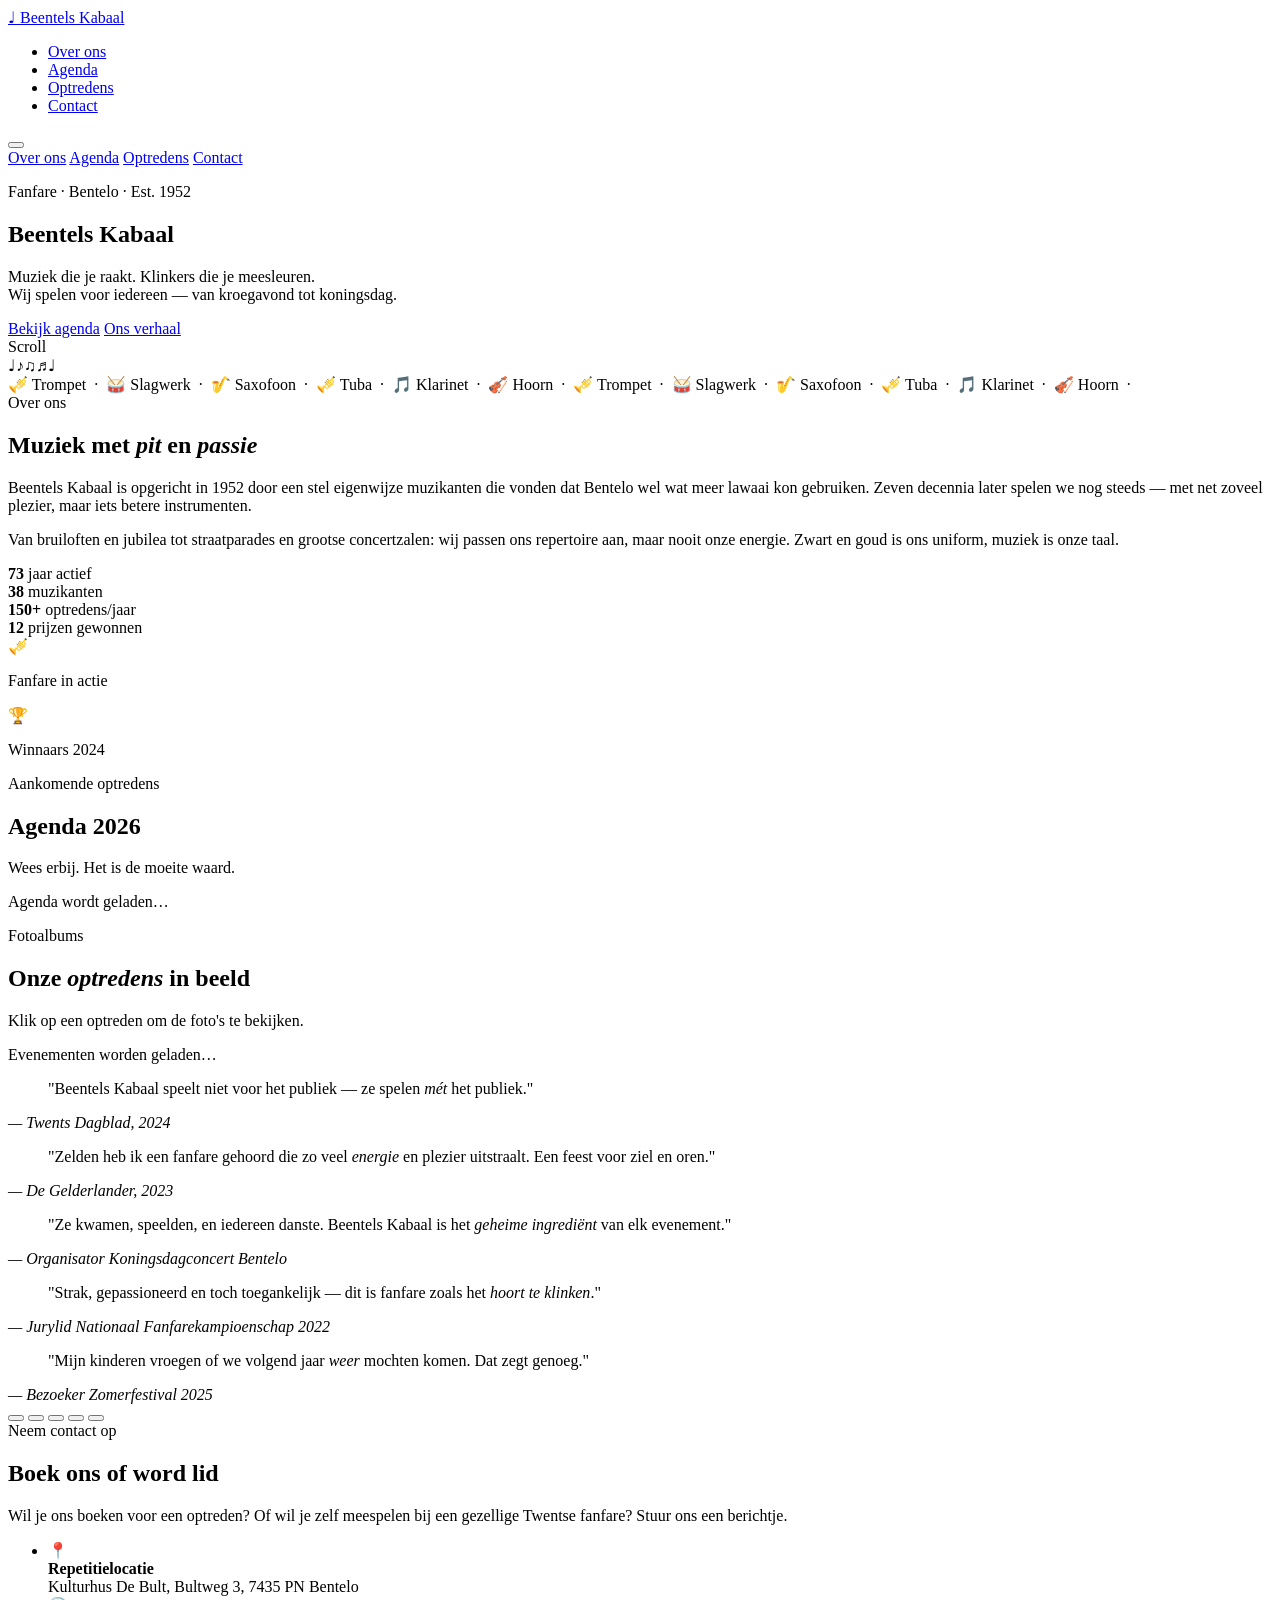
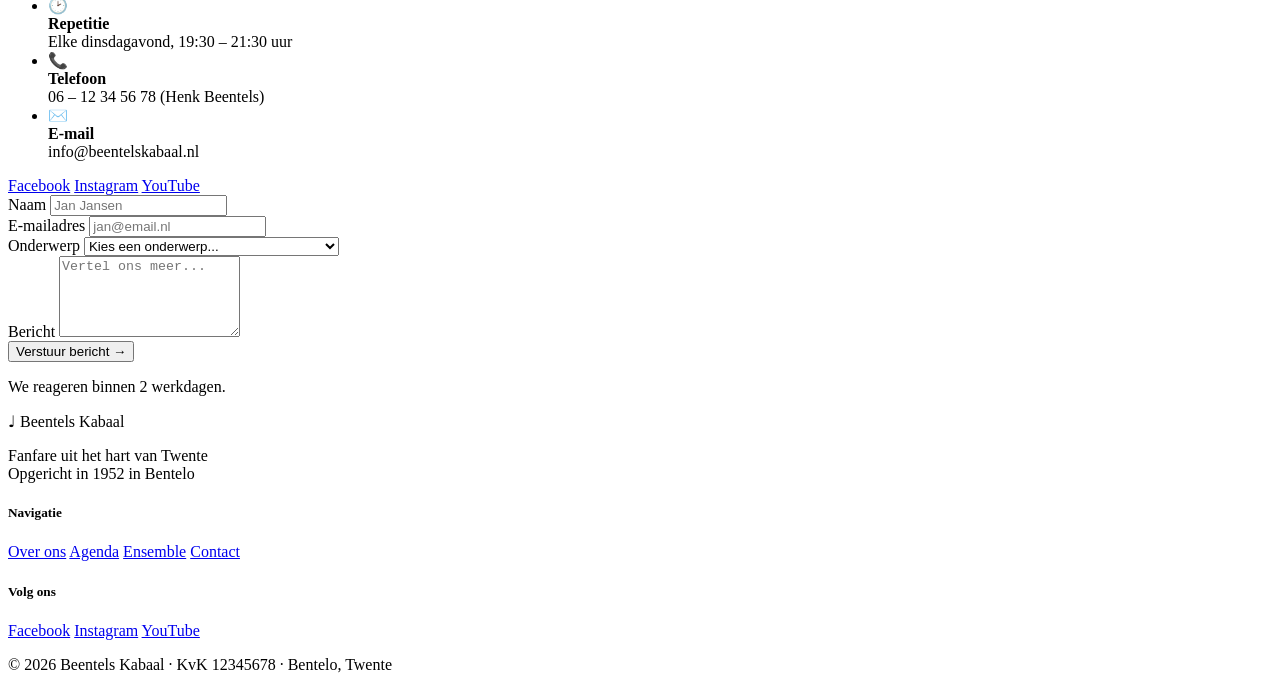
==== index.html @ 20f7cf98 "Fix: Netlify Identity redirect-snippet toegevoegd voor /admin login-flow Zonder dit snippet wist de " ====
<!DOCTYPE html>
<html lang="nl">
<head>
  <meta charset="UTF-8" />
  <meta name="viewport" content="width=device-width, initial-scale=1.0" />
  <title>Beentels Kabaal – Fanfare uit Bentelo</title>
  <link rel="preconnect" href="https://fonts.googleapis.com" />
  <link rel="preconnect" href="https://fonts.gstatic.com" crossorigin />
  <link href="https://fonts.googleapis.com/css2?family=Playfair+Display:ital,wght@0,400;0,700;0,900;1,400&family=Inter:wght@300;400;500;600&display=swap" rel="stylesheet" />
  <link rel="stylesheet" href="styles.css" />
</head>
<body>

  <!-- NAVIGATIE -->
  <nav class="navbar" id="navbar">
    <div class="nav-inner">
      <a href="#top" class="logo">
        <span class="logo-icon">♩</span>
        <span class="logo-text">Beentels Kabaal</span>
      </a>
      <ul class="nav-links">
        <li><a href="#over">Over ons</a></li>
        <li><a href="#agenda">Agenda</a></li>
        <li><a href="#optredens">Optredens</a></li>
        <li><a href="#contact" class="nav-cta">Contact</a></li>
      </ul>
      <button class="hamburger" id="hamburger" aria-label="Menu">
        <span></span><span></span><span></span>
      </button>
    </div>
    <div class="nav-mobile" id="navMobile">
      <a href="#over">Over ons</a>
      <a href="#agenda">Agenda</a>
      <a href="#optredens">Optredens</a>
      <a href="#contact">Contact</a>
    </div>
  </nav>

  <!-- HERO -->
  <section class="hero" id="top">
    <div class="hero-bg"></div>
    <div class="hero-content">
      <p class="hero-eyebrow">Fanfare · Bentelo · Est. 1952</p>
      <h1 class="hero-title">
        <span>Beentels</span>
        <span class="gold">Kabaal</span>
      </h1>
      <p class="hero-desc">
        Muziek die je raakt. Klinkers die je meesleuren.<br />
        Wij spelen voor iedereen — van kroegavond tot koningsdag.
      </p>
      <div class="hero-actions">
        <a href="#agenda" class="btn btn-primary">Bekijk agenda</a>
        <a href="#over" class="btn btn-outline">Ons verhaal</a>
      </div>
    </div>
    <div class="hero-scroll">
      <span>Scroll</span>
      <div class="scroll-line"></div>
    </div>
    <div class="hero-notes">
      <span>♩</span><span>♪</span><span>♫</span><span>♬</span><span>♩</span>
    </div>
  </section>

  <!-- BANNER -->
  <div class="banner">
    <div class="banner-track">
      <span>🎺 Trompet &nbsp;·&nbsp;</span>
      <span>🥁 Slagwerk &nbsp;·&nbsp;</span>
      <span>🎷 Saxofoon &nbsp;·&nbsp;</span>
      <span>🎺 Tuba &nbsp;·&nbsp;</span>
      <span>🎵 Klarinet &nbsp;·&nbsp;</span>
      <span>🎻 Hoorn &nbsp;·&nbsp;</span>
      <span>🎺 Trompet &nbsp;·&nbsp;</span>
      <span>🥁 Slagwerk &nbsp;·&nbsp;</span>
      <span>🎷 Saxofoon &nbsp;·&nbsp;</span>
      <span>🎺 Tuba &nbsp;·&nbsp;</span>
      <span>🎵 Klarinet &nbsp;·&nbsp;</span>
      <span>🎻 Hoorn &nbsp;·&nbsp;</span>
    </div>
  </div>

  <!-- OVER ONS -->
  <section class="section" id="over">
    <div class="container grid-2">
      <div class="text-block">
        <span class="eyebrow">Over ons</span>
        <h2>Muziek met <em>pit</em> en <em>passie</em></h2>
        <p>Beentels Kabaal is opgericht in 1952 door een stel eigenwijze muzikanten die vonden dat Bentelo wel wat meer lawaai kon gebruiken. Zeven decennia later spelen we nog steeds — met net zoveel plezier, maar iets betere instrumenten.</p>
        <p>Van bruiloften en jubilea tot straatparades en grootse concertzalen: wij passen ons repertoire aan, maar nooit onze energie. Zwart en goud is ons uniform, muziek is onze taal.</p>
        <div class="stats">
          <div class="stat">
            <strong>73</strong>
            <span>jaar actief</span>
          </div>
          <div class="stat">
            <strong>38</strong>
            <span>muzikanten</span>
          </div>
          <div class="stat">
            <strong>150+</strong>
            <span>optredens/jaar</span>
          </div>
          <div class="stat">
            <strong>12</strong>
            <span>prijzen gewonnen</span>
          </div>
        </div>
      </div>
      <div class="image-block">
        <div class="img-placeholder large">
          <div class="img-icon">🎺</div>
          <p>Fanfare in actie</p>
        </div>
        <div class="img-accent">
          <div class="img-placeholder small">
            <div class="img-icon">🏆</div>
            <p>Winnaars 2024</p>
          </div>
        </div>
      </div>
    </div>
  </section>

  <!-- AGENDA -->
  <section class="section section-alt" id="agenda">
    <div class="container">
      <div class="section-header">
        <span class="eyebrow eyebrow-dark">Aankomende optredens</span>
        <h2 class="dark">Agenda <span class="gold-text">2026</span></h2>
        <p class="section-sub dark-text">Wees erbij. Het is de moeite waard.</p>
      </div>

      <div class="agenda-list" id="agendaList">
        <p class="loading-tekst">Agenda wordt geladen…</p>
      </div>
    </div>
  </section>

  <!-- OPTREDENS FOTOGRID -->
  <section class="section" id="optredens">
    <div class="container">
      <div class="section-header">
        <span class="eyebrow">Fotoalbums</span>
        <h2>Onze <em>optredens</em> in beeld</h2>
        <p class="section-sub">Klik op een optreden om de foto's te bekijken.</p>
      </div>
      <div class="optredens-grid" id="optredensGrid">
        <p class="loading-tekst">Evenementen worden geladen…</p>
      </div>
    </div>
  </section>

  <!-- QUOTE SLIDESHOW -->
  <section class="quote-section" id="quotes">
    <div class="container">
      <div class="quote-slider" id="quoteSlider">

        <div class="quote-slide active">
          <blockquote>"Beentels Kabaal speelt niet voor het publiek — ze spelen <em>mét</em> het publiek."</blockquote>
          <cite>— Twents Dagblad, 2024</cite>
        </div>

        <div class="quote-slide">
          <blockquote>"Zelden heb ik een fanfare gehoord die zo veel <em>energie</em> en plezier uitstraalt. Een feest voor ziel en oren."</blockquote>
          <cite>— De Gelderlander, 2023</cite>
        </div>

        <div class="quote-slide">
          <blockquote>"Ze kwamen, speelden, en iedereen danste. Beentels Kabaal is het <em>geheime ingrediënt</em> van elk evenement."</blockquote>
          <cite>— Organisator Koningsdagconcert Bentelo</cite>
        </div>

        <div class="quote-slide">
          <blockquote>"Strak, gepassioneerd en toch toegankelijk — dit is fanfare zoals het <em>hoort te klinken</em>."</blockquote>
          <cite>— Jurylid Nationaal Fanfarekampioenschap 2022</cite>
        </div>

        <div class="quote-slide">
          <blockquote>"Mijn kinderen vroegen of we volgend jaar <em>weer</em> mochten komen. Dat zegt genoeg."</blockquote>
          <cite>— Bezoeker Zomerfestival 2025</cite>
        </div>

      </div>
      <div class="quote-dots" id="quoteDots">
        <button class="dot active" data-index="0"></button>
        <button class="dot" data-index="1"></button>
        <button class="dot" data-index="2"></button>
        <button class="dot" data-index="3"></button>
        <button class="dot" data-index="4"></button>
      </div>
    </div>
  </section>

  <!-- CONTACT -->
  <section class="section section-alt" id="contact">
    <div class="container grid-2">
      <div class="text-block">
        <span class="eyebrow eyebrow-dark">Neem contact op</span>
        <h2 class="dark">Boek ons of <span class="gold-text">word lid</span></h2>
        <p class="dark-text">Wil je ons boeken voor een optreden? Of wil je zelf meespelen bij een gezellige Twentse fanfare? Stuur ons een berichtje.</p>

        <ul class="contact-details">
          <li>
            <span class="contact-icon">📍</span>
            <div>
              <strong>Repetitielocatie</strong><br />
              Kulturhus De Bult, Bultweg 3, 7435 PN Bentelo
            </div>
          </li>
          <li>
            <span class="contact-icon">🕑</span>
            <div>
              <strong>Repetitie</strong><br />
              Elke dinsdagavond, 19:30 – 21:30 uur
            </div>
          </li>
          <li>
            <span class="contact-icon">📞</span>
            <div>
              <strong>Telefoon</strong><br />
              06 – 12 34 56 78 (Henk Beentels)
            </div>
          </li>
          <li>
            <span class="contact-icon">✉️</span>
            <div>
              <strong>E-mail</strong><br />
              info@beentelskabaal.nl
            </div>
          </li>
        </ul>

        <div class="social-row">
          <a href="#" class="social-link">Facebook</a>
          <a href="#" class="social-link">Instagram</a>
          <a href="#" class="social-link">YouTube</a>
        </div>
      </div>

      <div class="form-block">
        <form class="contact-form" id="contactForm">
          <div class="form-group">
            <label for="name">Naam</label>
            <input type="text" id="name" placeholder="Jan Jansen" />
          </div>
          <div class="form-group">
            <label for="email">E-mailadres</label>
            <input type="email" id="email" placeholder="jan@email.nl" />
          </div>
          <div class="form-group">
            <label for="onderwerp">Onderwerp</label>
            <select id="onderwerp">
              <option value="">Kies een onderwerp...</option>
              <option>Ik wil jullie boeken voor een evenement</option>
              <option>Ik wil lid worden</option>
              <option>Ik heb een vraag over een optreden</option>
              <option>Samenwerking of sponsoring</option>
              <option>Anders</option>
            </select>
          </div>
          <div class="form-group">
            <label for="bericht">Bericht</label>
            <textarea id="bericht" rows="5" placeholder="Vertel ons meer..."></textarea>
          </div>
          <button type="submit" class="btn btn-primary full-width">Verstuur bericht →</button>
          <p class="form-note">We reageren binnen 2 werkdagen.</p>
        </form>
      </div>
    </div>
  </section>

  <!-- FOOTER -->
  <footer class="footer">
    <div class="container footer-inner">
      <div class="footer-brand">
        <span class="logo-text">♩ Beentels Kabaal</span>
        <p>Fanfare uit het hart van Twente<br />Opgericht in 1952 in Bentelo</p>
      </div>
      <div class="footer-links">
        <h5>Navigatie</h5>
        <a href="#over">Over ons</a>
        <a href="#agenda">Agenda</a>
        <a href="#ensemble">Ensemble</a>
        <a href="#contact">Contact</a>
      </div>
      <div class="footer-links">
        <h5>Volg ons</h5>
        <a href="#">Facebook</a>
        <a href="#">Instagram</a>
        <a href="#">YouTube</a>
      </div>
    </div>
    <div class="footer-bottom">
      <p>© 2026 Beentels Kabaal · KvK 12345678 · Bentelo, Twente</p>
    </div>
  </footer>

  <script src="https://identity.netlify.com/v1/netlify-identity-widget.js"></script>
  <script>
    if (window.netlifyIdentity) {
      window.netlifyIdentity.on('init', function(user) {
        if (!user) {
          window.netlifyIdentity.on('login', function() {
            document.location.href = '/admin/';
          });
        }
      });
    }
  </script>
  <script src="script.js"></script>
</body>
</html>
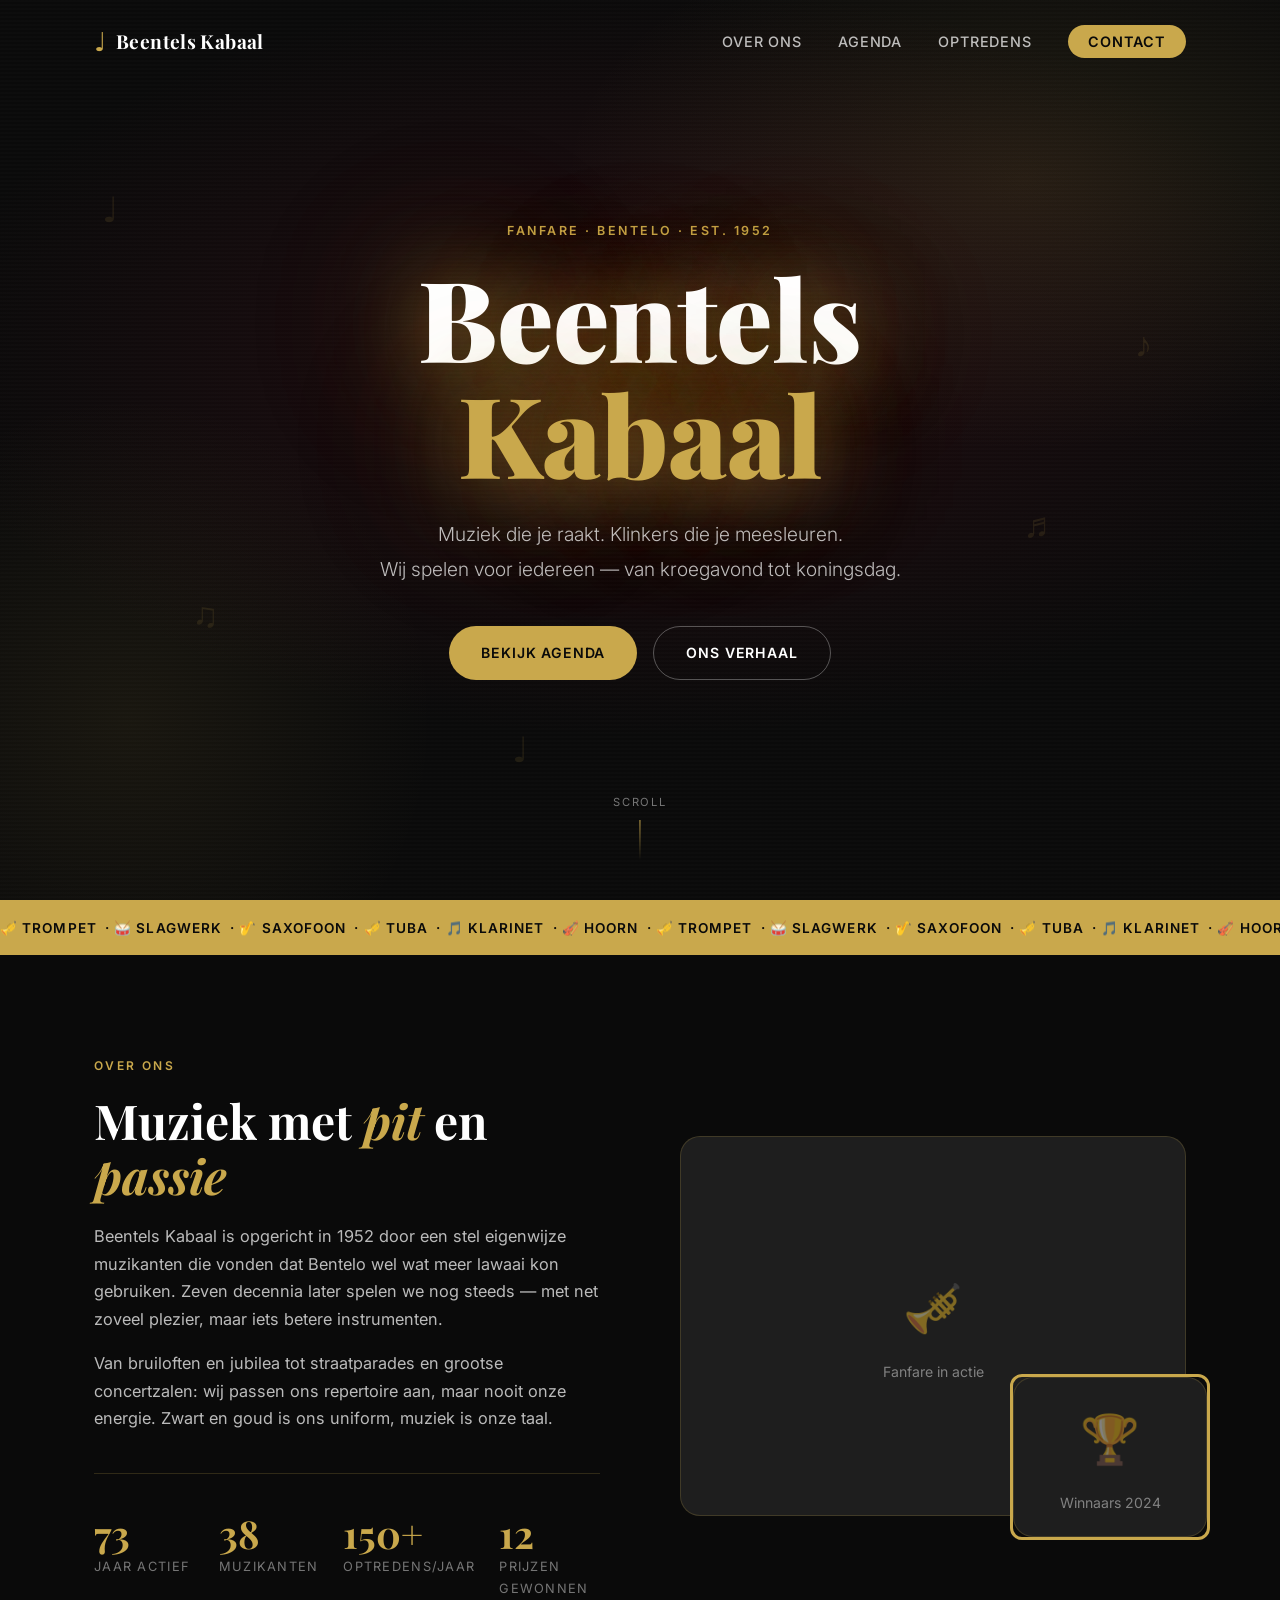
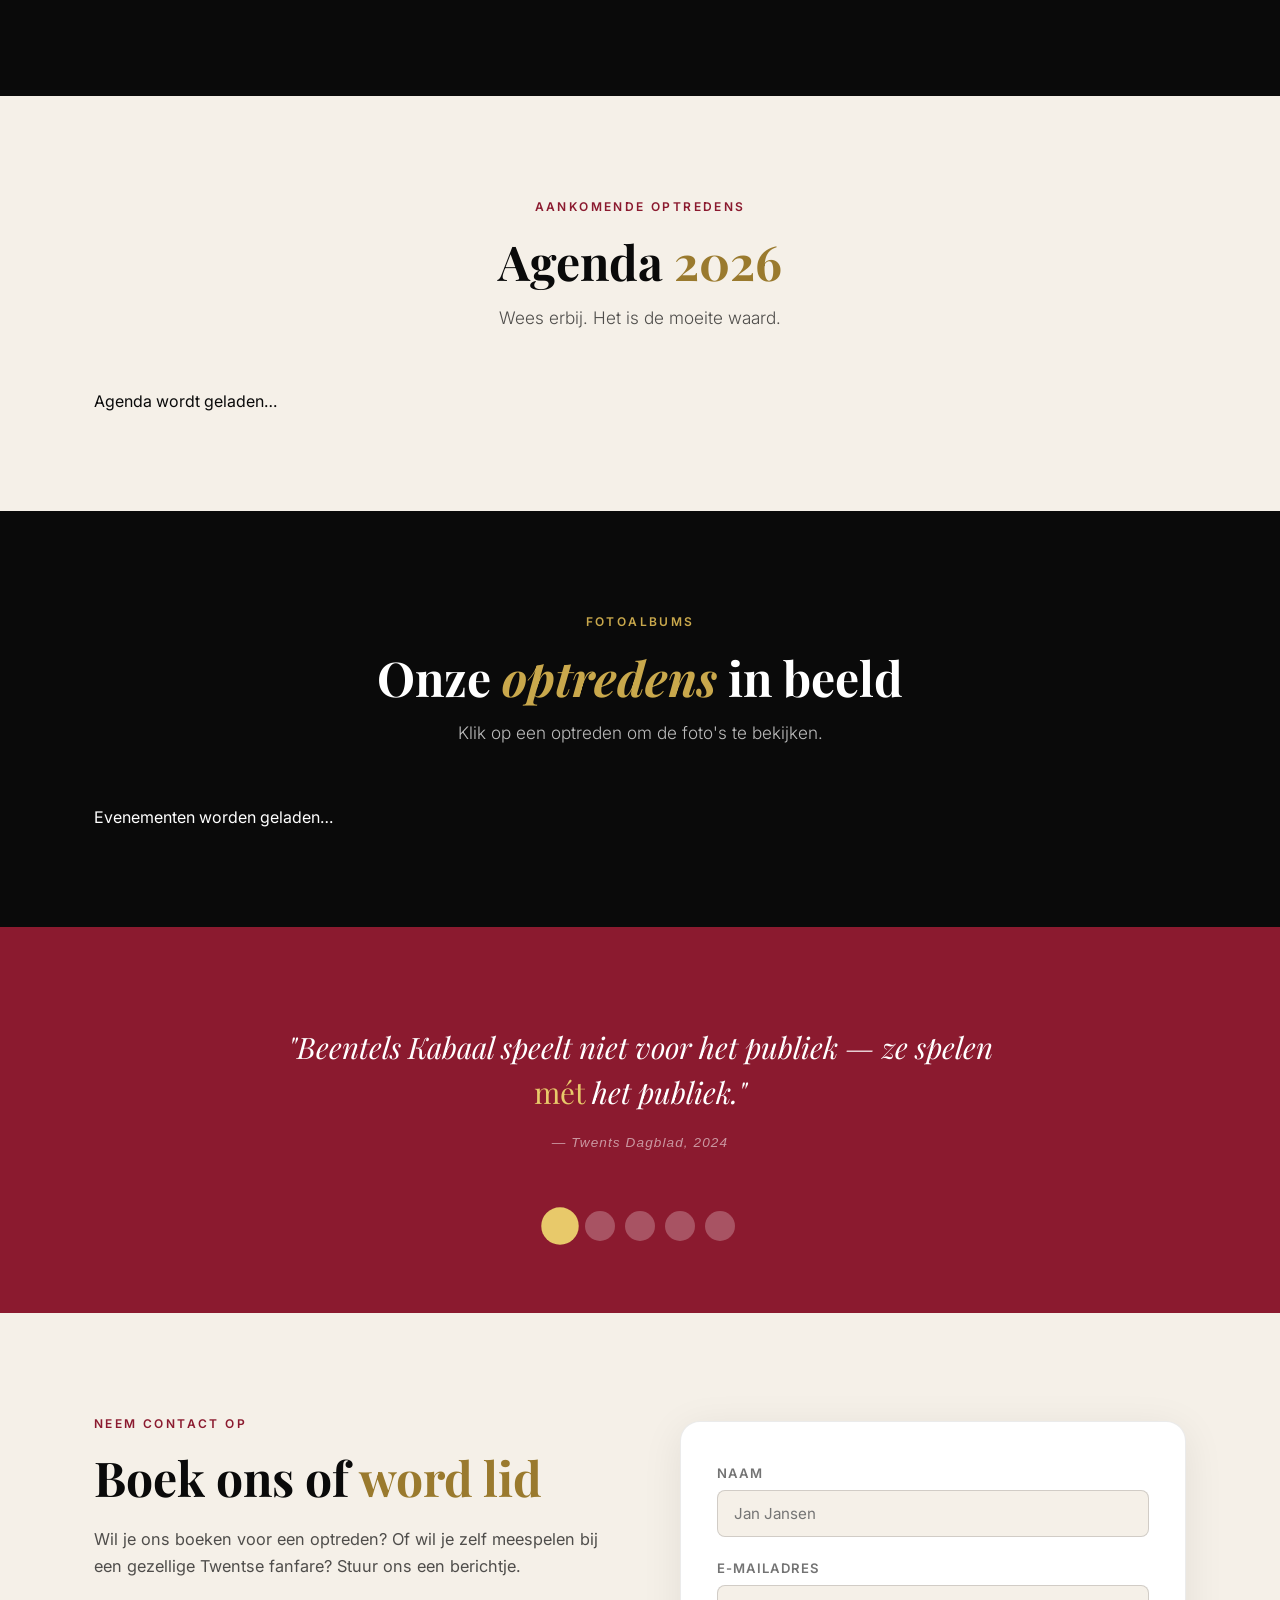
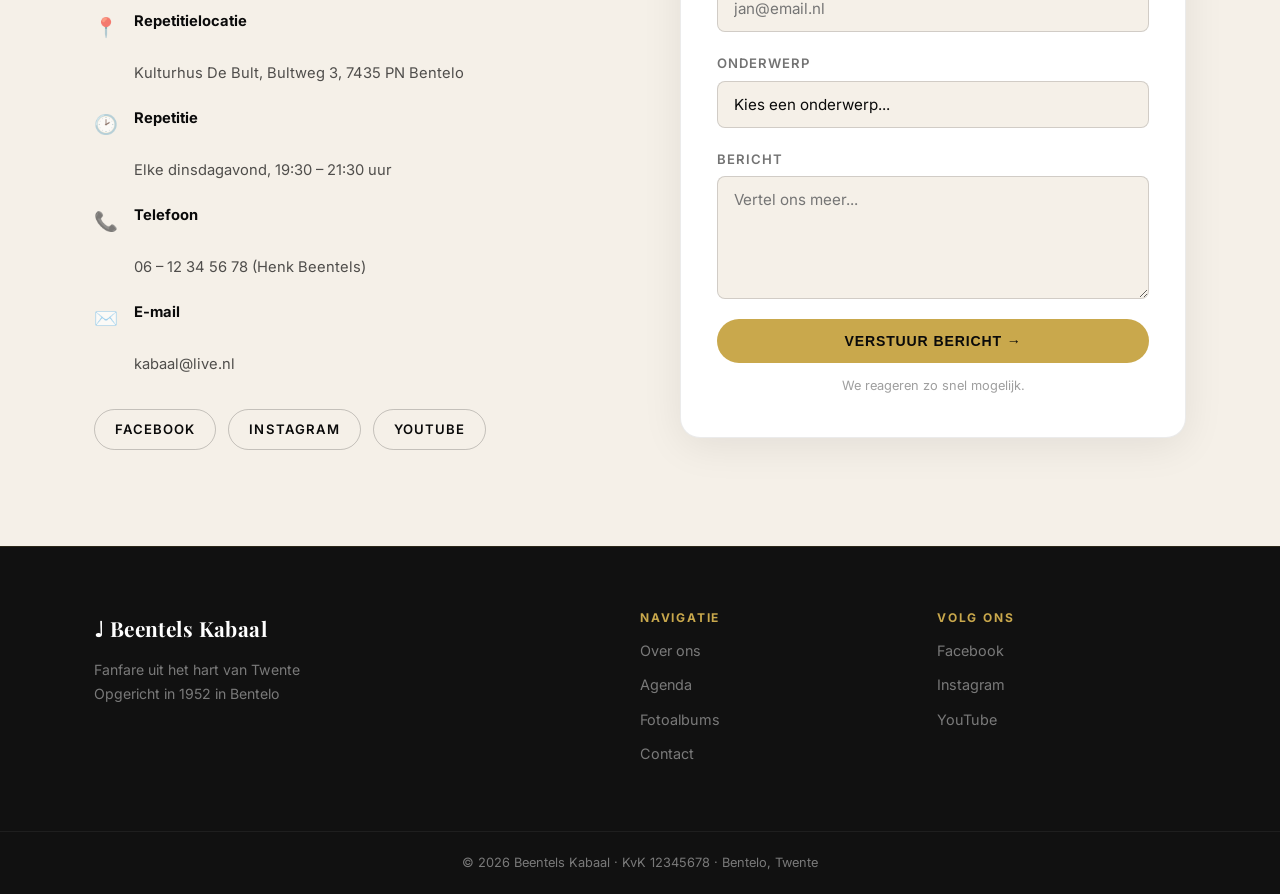
==== commit e9c9d0ee: "Fix: hero titel kleuren en gouden gloed uitgebreid - "Beentels" wit met gouden gloed (.gold-glow) - " ====
--- a/index.html
+++ b/index.html
@@ -42,7 +42,7 @@
     <div class="hero-content">
       <p class="hero-eyebrow">Fanfare · Bentelo · Est. 1952</p>
       <h1 class="hero-title">
-        <span>Beentels</span>
+        <span class="gold-glow">Beentels</span>
         <span class="gold">Kabaal</span>
       </h1>
       <p class="hero-desc">
@@ -109,12 +109,12 @@
         </div>
       </div>
       <div class="image-block">
-        <div class="img-placeholder large">
+        <div class="img-placeholder large" id="overOnsGroot">
           <div class="img-icon">🎺</div>
           <p>Fanfare in actie</p>
         </div>
         <div class="img-accent">
-          <div class="img-placeholder small">
+          <div class="img-placeholder small" id="overOnsKlein">
             <div class="img-icon">🏆</div>
             <p>Winnaars 2024</p>
           </div>
@@ -227,7 +227,7 @@
             <span class="contact-icon">✉️</span>
             <div>
               <strong>E-mail</strong><br />
-              info@beentelskabaal.nl
+              kabaal@live.nl
             </div>
           </li>
         </ul>
@@ -240,18 +240,20 @@
       </div>
 
       <div class="form-block">
-        <form class="contact-form" id="contactForm">
+        <form class="contact-form" id="contactForm" name="contact" data-netlify="true" netlify-honeypot="bot-field">
+          <input type="hidden" name="form-name" value="contact" />
+          <p style="display:none"><input name="bot-field" /></p>
           <div class="form-group">
             <label for="name">Naam</label>
-            <input type="text" id="name" placeholder="Jan Jansen" />
+            <input type="text" id="name" name="naam" placeholder="Jan Jansen" required />
           </div>
           <div class="form-group">
             <label for="email">E-mailadres</label>
-            <input type="email" id="email" placeholder="jan@email.nl" />
+            <input type="email" id="email" name="email" placeholder="jan@email.nl" required />
           </div>
           <div class="form-group">
             <label for="onderwerp">Onderwerp</label>
-            <select id="onderwerp">
+            <select id="onderwerp" name="onderwerp">
               <option value="">Kies een onderwerp...</option>
               <option>Ik wil jullie boeken voor een evenement</option>
               <option>Ik wil lid worden</option>
@@ -262,10 +264,10 @@
           </div>
           <div class="form-group">
             <label for="bericht">Bericht</label>
-            <textarea id="bericht" rows="5" placeholder="Vertel ons meer..."></textarea>
+            <textarea id="bericht" name="bericht" rows="5" placeholder="Vertel ons meer..." required></textarea>
           </div>
           <button type="submit" class="btn btn-primary full-width">Verstuur bericht →</button>
-          <p class="form-note">We reageren binnen 2 werkdagen.</p>
+          <p class="form-note">We reageren zo snel mogelijk.</p>
         </form>
       </div>
     </div>
@@ -282,7 +284,7 @@
         <h5>Navigatie</h5>
         <a href="#over">Over ons</a>
         <a href="#agenda">Agenda</a>
-        <a href="#ensemble">Ensemble</a>
+        <a href="#optredens">Fotoalbums</a>
         <a href="#contact">Contact</a>
       </div>
       <div class="footer-links">
--- a/styles.css
+++ b/styles.css
@@ -0,0 +1,1117 @@
+/* ============================================
+   BEENTELS KABAAL – Fanfare Landingspagina
+   Kleurenpalet: Zwart · Goud · Bordeaux
+   ============================================ */
+
+:root {
+  --black:      #0a0a0a;
+  --black-soft: #111111;
+  --black-mid:  #1a1a1a;
+  --black-card: #1e1e1e;
+  --gold:       #c9a84c;
+  --gold-light: #e8c96a;
+  --gold-dark:  #9a7a2e;
+  --bordeaux:   #8b1a2f;
+  --bordeaux-light: #b02540;
+  --cream:      #f5f0e8;
+  --cream-mid:  #ede6d8;
+  --white:      #ffffff;
+  --text-light: rgba(255,255,255,0.72);
+  --text-muted: rgba(255,255,255,0.44);
+
+  --radius:     12px;
+  --radius-lg:  20px;
+  --transition: 0.3s ease;
+  --max-width:  1140px;
+}
+
+/* RESET & BASE */
+*, *::before, *::after { box-sizing: border-box; margin: 0; padding: 0; }
+
+html { scroll-behavior: smooth; }
+
+body {
+  font-family: 'Inter', sans-serif;
+  background: var(--black);
+  color: var(--white);
+  line-height: 1.7;
+  overflow-x: hidden;
+}
+
+h1,h2,h3,h4,h5 {
+  font-family: 'Playfair Display', serif;
+  line-height: 1.2;
+}
+
+em { font-style: italic; color: var(--gold); }
+
+a { text-decoration: none; color: inherit; }
+
+img { max-width: 100%; display: block; }
+
+/* CONTAINER */
+.container {
+  max-width: var(--max-width);
+  margin: 0 auto;
+  padding: 0 24px;
+}
+
+/* ============================================
+   NAVIGATIE
+   ============================================ */
+
+.navbar {
+  position: fixed;
+  top: 0; left: 0; right: 0;
+  z-index: 100;
+  transition: background var(--transition), box-shadow var(--transition);
+}
+
+.navbar.scrolled {
+  background: rgba(10,10,10,0.95);
+  backdrop-filter: blur(12px);
+  box-shadow: 0 2px 24px rgba(0,0,0,0.6);
+  border-bottom: 1px solid rgba(201,168,76,0.2);
+}
+
+.nav-inner {
+  display: flex;
+  align-items: center;
+  justify-content: space-between;
+  padding: 20px 24px;
+  max-width: var(--max-width);
+  margin: 0 auto;
+}
+
+.logo {
+  display: flex;
+  align-items: center;
+  gap: 10px;
+}
+
+.logo-icon {
+  font-size: 1.6rem;
+  color: var(--gold);
+}
+
+.logo-text {
+  font-family: 'Playfair Display', serif;
+  font-size: 1.2rem;
+  font-weight: 700;
+  color: var(--white);
+  letter-spacing: 0.02em;
+}
+
+.nav-links {
+  list-style: none;
+  display: flex;
+  gap: 36px;
+}
+
+.nav-links a {
+  font-size: 0.9rem;
+  font-weight: 500;
+  color: var(--text-light);
+  letter-spacing: 0.06em;
+  text-transform: uppercase;
+  transition: color var(--transition);
+}
+
+.nav-links a:hover { color: var(--gold); }
+
+.nav-cta {
+  background: var(--gold) !important;
+  color: var(--black) !important;
+  padding: 8px 20px;
+  border-radius: 50px;
+  font-weight: 600 !important;
+}
+
+.nav-cta:hover { background: var(--gold-light) !important; }
+
+.hamburger {
+  display: none;
+  background: none;
+  border: 1px solid rgba(201,168,76,0.4);
+  border-radius: 6px;
+  padding: 8px 10px;
+  cursor: pointer;
+  flex-direction: column;
+  gap: 5px;
+}
+
+.hamburger span {
+  display: block;
+  width: 22px;
+  height: 2px;
+  background: var(--gold);
+  transition: var(--transition);
+}
+
+.nav-mobile {
+  display: none;
+  flex-direction: column;
+  padding: 16px 24px 20px;
+  background: rgba(10,10,10,0.98);
+  border-top: 1px solid rgba(201,168,76,0.2);
+}
+
+.nav-mobile a {
+  padding: 16px 0;
+  min-height: 48px;
+  display: flex;
+  align-items: center;
+  font-size: 1rem;
+  font-weight: 500;
+  color: var(--text-light);
+  border-bottom: 1px solid rgba(255,255,255,0.06);
+  transition: color var(--transition);
+}
+
+.nav-mobile a:last-child { border-bottom: none; }
+.nav-mobile a:hover { color: var(--gold); }
+.nav-mobile.open { display: flex; }
+
+/* ============================================
+   HERO
+   ============================================ */
+
+.hero {
+  position: relative;
+  min-height: 100vh;
+  display: flex;
+  align-items: center;
+  justify-content: center;
+  overflow: hidden;
+  background: var(--black);
+}
+
+.hero-bg {
+  position: absolute;
+  inset: 0;
+  background:
+    radial-gradient(ellipse 80% 60% at 50% 40%, rgba(139,26,47,0.18) 0%, transparent 70%),
+    radial-gradient(ellipse 60% 50% at 80% 20%, rgba(201,168,76,0.12) 0%, transparent 60%),
+    radial-gradient(ellipse 40% 60% at 10% 80%, rgba(201,168,76,0.08) 0%, transparent 60%);
+}
+
+.hero-bg::after {
+  content: '';
+  position: absolute;
+  inset: 0;
+  background: repeating-linear-gradient(
+    0deg,
+    transparent,
+    transparent 2px,
+    rgba(255,255,255,0.012) 2px,
+    rgba(255,255,255,0.012) 4px
+  );
+}
+
+.hero-content {
+  position: relative;
+  z-index: 2;
+  text-align: center;
+  max-width: 780px;
+  padding: 0 24px;
+}
+
+.hero-eyebrow {
+  font-size: 0.78rem;
+  font-weight: 600;
+  letter-spacing: 0.2em;
+  text-transform: uppercase;
+  color: var(--gold);
+  margin-bottom: 20px;
+  display: block;
+}
+
+.hero-title {
+  font-size: clamp(3.2rem, 9vw, 7rem);
+  font-weight: 900;
+  line-height: 1.0;
+  margin-bottom: 28px;
+  display: flex;
+  flex-direction: column;
+  align-items: center;
+  gap: 4px;
+}
+
+.hero-title span { display: block; }
+
+.hero-title .gold-glow {
+  color: var(--white);
+  text-shadow:
+    0 0 80px rgba(201,168,76,0.70),
+    0 0 160px rgba(201,168,76,0.45),
+    0 0 280px rgba(201,168,76,0.25),
+    0 0 480px rgba(201,168,76,0.12);
+}
+
+.hero-title .gold {
+  color: var(--gold);
+  text-shadow:
+    0 0 80px rgba(201,168,76,0.70),
+    0 0 160px rgba(201,168,76,0.45),
+    0 0 280px rgba(201,168,76,0.25),
+    0 0 480px rgba(201,168,76,0.12);
+}
+
+.hero-desc {
+  font-size: clamp(1rem, 2.2vw, 1.2rem);
+  color: var(--text-light);
+  line-height: 1.8;
+  margin-bottom: 40px;
+  font-weight: 300;
+}
+
+.hero-actions {
+  display: flex;
+  gap: 16px;
+  justify-content: center;
+  flex-wrap: wrap;
+}
+
+.hero-scroll {
+  position: absolute;
+  bottom: 40px;
+  left: 50%;
+  transform: translateX(-50%);
+  display: flex;
+  flex-direction: column;
+  align-items: center;
+  gap: 8px;
+  color: var(--text-muted);
+  font-size: 0.7rem;
+  letter-spacing: 0.15em;
+  text-transform: uppercase;
+}
+
+.scroll-line {
+  width: 1px;
+  height: 40px;
+  background: linear-gradient(to bottom, var(--gold), transparent);
+  animation: scrollPulse 2s ease-in-out infinite;
+}
+
+@keyframes scrollPulse {
+  0%,100% { opacity: 0.4; transform: scaleY(1); }
+  50% { opacity: 1; transform: scaleY(1.1); }
+}
+
+.hero-notes {
+  position: absolute;
+  inset: 0;
+  pointer-events: none;
+  z-index: 1;
+}
+
+.hero-notes span {
+  position: absolute;
+  font-size: clamp(1.2rem, 3vw, 2.2rem);
+  color: rgba(201,168,76,0.12);
+  animation: floatNote 6s ease-in-out infinite;
+}
+
+.hero-notes span:nth-child(1) { top: 20%; left: 8%; animation-delay: 0s; }
+.hero-notes span:nth-child(2) { top: 35%; right: 10%; animation-delay: 1.2s; }
+.hero-notes span:nth-child(3) { top: 65%; left: 15%; animation-delay: 2.4s; }
+.hero-notes span:nth-child(4) { top: 55%; right: 18%; animation-delay: 3.6s; }
+.hero-notes span:nth-child(5) { top: 80%; left: 40%; animation-delay: 4.8s; }
+
+@keyframes floatNote {
+  0%,100% { transform: translateY(0) rotate(-8deg); opacity: 0.12; }
+  50% { transform: translateY(-20px) rotate(8deg); opacity: 0.28; }
+}
+
+/* ============================================
+   BANNER TICKER
+   ============================================ */
+
+.banner {
+  background: var(--gold);
+  padding: 14px 0;
+  overflow: hidden;
+  white-space: nowrap;
+}
+
+.banner-track {
+  display: inline-flex;
+  animation: ticker 22s linear infinite;
+  font-size: 0.85rem;
+  font-weight: 600;
+  letter-spacing: 0.08em;
+  color: var(--black);
+  text-transform: uppercase;
+}
+
+@keyframes ticker {
+  0% { transform: translateX(0); }
+  100% { transform: translateX(-50%); }
+}
+
+/* ============================================
+   BUTTONS
+   ============================================ */
+
+.btn {
+  display: inline-flex;
+  align-items: center;
+  gap: 8px;
+  padding: 14px 32px;
+  border-radius: 50px;
+  font-size: 0.88rem;
+  font-weight: 600;
+  letter-spacing: 0.06em;
+  text-transform: uppercase;
+  cursor: pointer;
+  border: none;
+  transition: all var(--transition);
+}
+
+.btn-primary {
+  background: var(--gold);
+  color: var(--black);
+}
+.btn-primary:hover {
+  background: var(--gold-light);
+  transform: translateY(-2px);
+  box-shadow: 0 8px 24px rgba(201,168,76,0.35);
+}
+
+.btn-outline {
+  background: transparent;
+  color: var(--white);
+  border: 1px solid rgba(255,255,255,0.3);
+}
+.btn-outline:hover {
+  border-color: var(--gold);
+  color: var(--gold);
+  transform: translateY(-2px);
+}
+
+.btn-outline-dark {
+  background: transparent;
+  color: var(--black);
+  border: 1px solid rgba(0,0,0,0.25);
+}
+.btn-outline-dark:hover {
+  border-color: var(--gold-dark);
+  color: var(--gold-dark);
+}
+
+.btn-small {
+  padding: 9px 20px;
+  min-height: 44px;
+  font-size: 0.78rem;
+  white-space: nowrap;
+  flex-shrink: 0;
+}
+
+.full-width { width: 100%; justify-content: center; }
+
+/* ============================================
+   SECTIONS
+   ============================================ */
+
+.section {
+  padding: 96px 0;
+  background: var(--black);
+}
+
+.section-alt {
+  background: var(--cream);
+  color: var(--black);
+}
+
+.grid-2 {
+  display: grid;
+  grid-template-columns: 1fr 1fr;
+  gap: 80px;
+  align-items: center;
+}
+
+.eyebrow {
+  display: inline-block;
+  font-size: 0.75rem;
+  font-weight: 600;
+  letter-spacing: 0.2em;
+  text-transform: uppercase;
+  color: var(--gold);
+  margin-bottom: 16px;
+}
+
+.eyebrow-dark { color: var(--bordeaux); }
+
+.text-block h2 {
+  font-size: clamp(2rem, 4vw, 3rem);
+  margin-bottom: 20px;
+  line-height: 1.15;
+}
+
+.text-block p {
+  color: var(--text-light);
+  margin-bottom: 16px;
+  font-size: 1.02rem;
+}
+
+h2.dark { color: var(--black); }
+.dark-text { color: rgba(0,0,0,0.68) !important; }
+
+.section-header {
+  text-align: center;
+  margin-bottom: 56px;
+}
+
+.section-header h2 {
+  font-size: clamp(2rem, 4vw, 3rem);
+  margin-bottom: 12px;
+}
+
+.gold-text { color: var(--gold-dark); }
+
+.section-sub {
+  font-size: 1.08rem;
+  color: var(--text-light);
+  font-weight: 300;
+}
+
+/* ============================================
+   STATISTIEKEN
+   ============================================ */
+
+.stats {
+  display: grid;
+  grid-template-columns: repeat(4, 1fr);
+  gap: 24px;
+  margin-top: 40px;
+  padding-top: 40px;
+  border-top: 1px solid rgba(201,168,76,0.2);
+}
+
+.stat strong {
+  display: block;
+  font-family: 'Playfair Display', serif;
+  font-size: 2.4rem;
+  color: var(--gold);
+  line-height: 1;
+}
+
+.stat span {
+  font-size: 0.8rem;
+  color: var(--text-muted);
+  text-transform: uppercase;
+  letter-spacing: 0.1em;
+  margin-top: 4px;
+  display: block;
+}
+
+/* ============================================
+   IMAGE PLACEHOLDERS
+   ============================================ */
+
+.image-block {
+  position: relative;
+}
+
+.img-placeholder {
+  background: var(--black-card);
+  border: 1px solid rgba(201,168,76,0.2);
+  border-radius: var(--radius-lg);
+  display: flex;
+  flex-direction: column;
+  align-items: center;
+  justify-content: center;
+  gap: 12px;
+  color: var(--text-muted);
+  font-size: 0.88rem;
+  text-align: center;
+}
+
+.img-placeholder.large { height: 380px; }
+.img-placeholder.small { height: 160px; }
+
+.img-icon { font-size: 3rem; }
+
+.img-accent {
+  position: absolute;
+  bottom: -24px;
+  right: -24px;
+  width: 200px;
+  border: 3px solid var(--gold);
+  border-radius: var(--radius);
+  overflow: hidden;
+}
+
+/* ============================================
+   AGENDA
+   ============================================ */
+
+.agenda-list {
+  display: flex;
+  flex-direction: column;
+  gap: 16px;
+}
+
+.agenda-item {
+  display: flex;
+  align-items: center;
+  gap: 28px;
+  background: var(--white);
+  border: 1px solid rgba(0,0,0,0.08);
+  border-radius: var(--radius);
+  padding: 24px 28px;
+  transition: all var(--transition);
+}
+
+.agenda-item:hover {
+  box-shadow: 0 6px 28px rgba(0,0,0,0.1);
+  transform: translateY(-2px);
+}
+
+.agenda-item.highlight {
+  border-left: 4px solid var(--bordeaux);
+  background: linear-gradient(to right, rgba(139,26,47,0.04), var(--white));
+}
+
+.agenda-date-block {
+  display: flex;
+  flex-direction: column;
+  align-items: center;
+  min-width: 60px;
+  background: var(--black);
+  border-radius: 10px;
+  padding: 10px 14px;
+}
+
+.a-day {
+  font-family: 'Playfair Display', serif;
+  font-size: 1.9rem;
+  font-weight: 700;
+  color: var(--gold);
+  line-height: 1;
+}
+
+.a-month {
+  font-size: 0.68rem;
+  font-weight: 700;
+  letter-spacing: 0.12em;
+  color: rgba(255,255,255,0.5);
+  text-transform: uppercase;
+  margin-top: 2px;
+}
+
+.agenda-body { flex: 1; }
+
+.agenda-meta {
+  display: flex;
+  align-items: center;
+  flex-wrap: wrap;
+  gap: 8px 12px;
+  margin-bottom: 6px;
+}
+
+.agenda-body h3 {
+  font-size: 1.15rem;
+  color: var(--black);
+  margin-bottom: 6px;
+}
+
+.agenda-body p {
+  font-size: 0.9rem;
+  color: rgba(0,0,0,0.58);
+  margin-bottom: 8px;
+}
+
+.agenda-location {
+  font-size: 0.78rem;
+  color: rgba(0,0,0,0.48);
+}
+
+.agenda-time {
+  font-size: 0.8rem;
+  font-weight: 600;
+  color: rgba(0,0,0,0.55);
+}
+
+.tag {
+  font-size: 0.7rem;
+  font-weight: 700;
+  letter-spacing: 0.08em;
+  text-transform: uppercase;
+  padding: 3px 10px;
+  border-radius: 50px;
+}
+
+.tag-red {
+  background: rgba(139,26,47,0.12);
+  color: var(--bordeaux);
+}
+
+
+/* ============================================
+   OPTREDENS FOTOGRID
+   ============================================ */
+
+.optredens-grid {
+  display: grid;
+  grid-template-columns: repeat(3, 1fr);
+  gap: 28px;
+}
+
+.optreden-card {
+  display: block;
+  text-decoration: none;
+  color: inherit;
+  background: var(--black-card);
+  border: 1px solid rgba(201,168,76,0.12);
+  border-radius: var(--radius-lg);
+  overflow: hidden;
+  transition: transform var(--transition), box-shadow var(--transition), border-color var(--transition);
+}
+
+.optreden-card:hover {
+  transform: translateY(-6px);
+  box-shadow: 0 16px 48px rgba(0,0,0,0.5);
+  border-color: rgba(201,168,76,0.4);
+}
+
+.optreden-img-wrap {
+  position: relative;
+  overflow: hidden;
+  aspect-ratio: 16/10;
+}
+
+.optreden-img-wrap img {
+  width: 100%;
+  height: 100%;
+  object-fit: cover;
+  display: block;
+  transition: transform 0.5s ease;
+}
+
+.optreden-card:hover .optreden-img-wrap img {
+  transform: scale(1.04);
+}
+
+.optreden-overlay {
+  position: absolute;
+  inset: 0;
+  background: rgba(0,0,0,0);
+  display: flex;
+  flex-direction: column;
+  align-items: center;
+  justify-content: center;
+  gap: 8px;
+  transition: background var(--transition);
+}
+
+.optreden-card:hover .optreden-overlay {
+  background: rgba(0,0,0,0.45);
+}
+
+.overlay-icon {
+  font-size: 2rem;
+  opacity: 0;
+  transform: scale(0.7);
+  transition: all var(--transition);
+}
+
+.overlay-text {
+  font-size: 0.88rem;
+  font-weight: 600;
+  letter-spacing: 0.1em;
+  text-transform: uppercase;
+  color: var(--gold-light);
+  opacity: 0;
+  transform: translateY(8px);
+  transition: all var(--transition);
+}
+
+.optreden-card:hover .overlay-icon,
+.optreden-card:hover .overlay-text {
+  opacity: 1;
+  transform: none;
+}
+
+.optreden-info {
+  padding: 20px 22px 22px;
+}
+
+.optreden-date {
+  font-size: 0.75rem;
+  font-weight: 600;
+  letter-spacing: 0.12em;
+  text-transform: uppercase;
+  color: var(--gold);
+  display: block;
+  margin-bottom: 6px;
+}
+
+.optreden-info h3 {
+  font-size: 1.08rem;
+  margin-bottom: 6px;
+  color: var(--white);
+}
+
+.optreden-info p {
+  font-size: 0.85rem;
+  color: var(--text-muted);
+  margin-bottom: 12px;
+  line-height: 1.5;
+}
+
+.optreden-count {
+  font-size: 0.8rem;
+  font-weight: 600;
+  color: var(--bordeaux-light);
+  letter-spacing: 0.04em;
+}
+.optreden-count.muted {
+  color: var(--text-muted);
+  font-weight: 400;
+}
+
+/* ============================================
+   QUOTE SLIDESHOW
+   ============================================ */
+
+.quote-section {
+  background: var(--bordeaux);
+  padding: 72px 24px;
+  text-align: center;
+  position: relative;
+  overflow: hidden;
+}
+
+.quote-slider {
+  position: relative;
+  min-height: 180px;
+  display: flex;
+  align-items: center;
+  justify-content: center;
+}
+
+.quote-slide {
+  position: absolute;
+  inset: 0;
+  display: flex;
+  flex-direction: column;
+  align-items: center;
+  justify-content: center;
+  opacity: 0;
+  transform: translateY(16px);
+  transition: opacity 0.6s ease, transform 0.6s ease;
+  pointer-events: none;
+}
+
+.quote-slide.active {
+  opacity: 1;
+  transform: translateY(0);
+  pointer-events: auto;
+  position: relative;
+}
+
+.quote-slide blockquote {
+  font-family: 'Playfair Display', serif;
+  font-size: clamp(1.2rem, 2.8vw, 1.85rem);
+  font-weight: 400;
+  font-style: italic;
+  color: var(--white);
+  max-width: 760px;
+  margin: 0 auto 16px;
+  line-height: 1.55;
+}
+
+.quote-slide blockquote em {
+  color: var(--gold-light);
+  font-style: normal;
+}
+
+.quote-slide cite {
+  font-size: 0.85rem;
+  color: rgba(255,255,255,0.55);
+  letter-spacing: 0.08em;
+}
+
+.quote-dots {
+  display: flex;
+  gap: 10px;
+  justify-content: center;
+  margin-top: 32px;
+}
+
+.dot {
+  width: 10px;
+  height: 10px;
+  border-radius: 50%;
+  border: none;
+  background: rgba(255,255,255,0.25);
+  cursor: pointer;
+  padding: 10px;
+  box-sizing: content-box;
+  transition: background var(--transition), transform var(--transition);
+}
+
+.dot.active {
+  background: var(--gold-light);
+  transform: scale(1.25);
+}
+
+/* ============================================
+   CONTACT
+   ============================================ */
+
+.contact-details {
+  list-style: none;
+  display: flex;
+  flex-direction: column;
+  gap: 20px;
+  margin-top: 28px;
+  margin-bottom: 32px;
+}
+
+.contact-details li {
+  display: flex;
+  gap: 16px;
+  align-items: flex-start;
+  font-size: 0.92rem;
+  color: rgba(0,0,0,0.68);
+}
+
+.contact-icon {
+  font-size: 1.2rem;
+  min-width: 24px;
+  margin-top: 2px;
+}
+
+.contact-details strong {
+  display: block;
+  color: var(--black);
+  margin-bottom: 2px;
+}
+
+.social-row {
+  display: flex;
+  gap: 12px;
+  flex-wrap: wrap;
+}
+
+.social-link {
+  padding: 8px 20px;
+  border-radius: 50px;
+  font-size: 0.82rem;
+  font-weight: 600;
+  text-transform: uppercase;
+  letter-spacing: 0.08em;
+  border: 1px solid rgba(0,0,0,0.2);
+  color: var(--black);
+  transition: all var(--transition);
+}
+
+.social-link:hover {
+  background: var(--gold-dark);
+  border-color: var(--gold-dark);
+  color: var(--white);
+}
+
+/* FORM */
+.form-block {
+  background: var(--white);
+  border: 1px solid rgba(0,0,0,0.08);
+  border-radius: var(--radius-lg);
+  padding: 40px 36px;
+  box-shadow: 0 8px 40px rgba(0,0,0,0.08);
+}
+
+.contact-form {
+  display: flex;
+  flex-direction: column;
+  gap: 20px;
+}
+
+.form-group {
+  display: flex;
+  flex-direction: column;
+  gap: 6px;
+}
+
+.form-group label {
+  font-size: 0.82rem;
+  font-weight: 600;
+  text-transform: uppercase;
+  letter-spacing: 0.08em;
+  color: rgba(0,0,0,0.55);
+}
+
+.form-group input,
+.form-group select,
+.form-group textarea {
+  padding: 13px 16px;
+  border: 1px solid rgba(0,0,0,0.15);
+  border-radius: 8px;
+  font-family: 'Inter', sans-serif;
+  font-size: 0.95rem;
+  color: var(--black);
+  background: var(--cream);
+  transition: border-color var(--transition), box-shadow var(--transition);
+  outline: none;
+  -webkit-appearance: none;
+}
+
+.form-group input:focus,
+.form-group select:focus,
+.form-group textarea:focus {
+  border-color: var(--gold-dark);
+  box-shadow: 0 0 0 3px rgba(201,168,76,0.15);
+}
+
+.form-group textarea { resize: vertical; }
+
+.form-note {
+  text-align: center;
+  font-size: 0.8rem;
+  color: rgba(0,0,0,0.38);
+  margin-top: -8px;
+}
+
+/* ============================================
+   FOOTER
+   ============================================ */
+
+.footer {
+  background: var(--black-soft);
+  border-top: 1px solid rgba(201,168,76,0.15);
+}
+
+.footer-inner {
+  display: grid;
+  grid-template-columns: 2fr 1fr 1fr;
+  gap: 48px;
+  padding: 64px 24px;
+  max-width: var(--max-width);
+  margin: 0 auto;
+}
+
+.footer-brand .logo-text {
+  font-size: 1.3rem;
+  display: block;
+  margin-bottom: 12px;
+}
+
+.footer-brand p {
+  font-size: 0.88rem;
+  color: var(--text-muted);
+  line-height: 1.7;
+}
+
+.footer-links {
+  display: flex;
+  flex-direction: column;
+  gap: 10px;
+}
+
+.footer-links h5 {
+  font-family: 'Inter', sans-serif;
+  font-size: 0.75rem;
+  font-weight: 700;
+  letter-spacing: 0.15em;
+  text-transform: uppercase;
+  color: var(--gold);
+  margin-bottom: 4px;
+}
+
+.footer-links a {
+  font-size: 0.9rem;
+  color: var(--text-muted);
+  transition: color var(--transition);
+}
+
+.footer-links a:hover { color: var(--white); }
+
+.footer-bottom {
+  border-top: 1px solid rgba(255,255,255,0.06);
+  padding: 20px 24px;
+  text-align: center;
+}
+
+.footer-bottom p {
+  font-size: 0.8rem;
+  color: var(--text-muted);
+}
+
+/* ============================================
+   FADE-IN ANIMATIE
+   ============================================ */
+
+.fade-in {
+  opacity: 0;
+  transform: translateY(28px);
+  transition: opacity 0.7s ease, transform 0.7s ease;
+}
+
+.fade-in.visible {
+  opacity: 1;
+  transform: translateY(0);
+}
+
+/* ============================================
+   RESPONSIVE
+   ============================================ */
+
+@media (max-width: 900px) {
+  .grid-2 { grid-template-columns: 1fr; gap: 48px; }
+  .img-accent { display: none; }
+  .optredens-grid { grid-template-columns: repeat(2, 1fr); }
+  .footer-inner { grid-template-columns: 1fr 1fr; }
+  .footer-brand { grid-column: 1 / -1; }
+}
+
+@media (max-width: 640px) {
+  .nav-links { display: none; }
+  .hamburger { display: flex; }
+
+  .hero-title { font-size: 2.6rem; }
+  .section { padding: 56px 0; }
+
+  .stats { grid-template-columns: repeat(2, 1fr); }
+  .optredens-grid { grid-template-columns: 1fr; gap: 16px; }
+
+  /* Agenda: kolom-layout, volledige breedte knop */
+  .agenda-item { flex-direction: column; align-items: stretch; gap: 16px; padding: 20px; }
+  .agenda-item .btn-small { align-self: stretch; text-align: center; justify-content: center; width: 100%; min-height: 48px; }
+  .agenda-date-block { width: auto; align-self: flex-start; }
+
+  /* Quote slideshow */
+  .quote-slider { min-height: 240px; }
+
+  /* Footer */
+  .footer-inner { grid-template-columns: 1fr; gap: 28px; padding: 48px 24px; }
+  .form-block { padding: 28px 20px; }
+  .form-group textarea { resize: none; }
+}
+
+@media (max-width: 480px) {
+  .section { padding: 48px 0; }
+  .hero-title { font-size: 2.2rem; }
+  .stats { gap: 16px; }
+  .stats strong { font-size: 2rem; }
+  .quote-slider { min-height: 260px; }
+}
+
+/* Landscape op mobiel */
+@media (max-height: 500px) and (orientation: landscape) {
+  .hero { min-height: 100svh; }
+  .hero-title { font-size: 2rem; }
+  .hero-desc { display: none; }
+  .hero-scroll { bottom: 12px; }
+}
+
+/* Prefers reduced motion */
+@media (prefers-reduced-motion: reduce) {
+  *, *::before, *::after {
+    animation-duration: 0.01ms !important;
+    animation-iteration-count: 1 !important;
+    transition-duration: 0.01ms !important;
+  }
+}
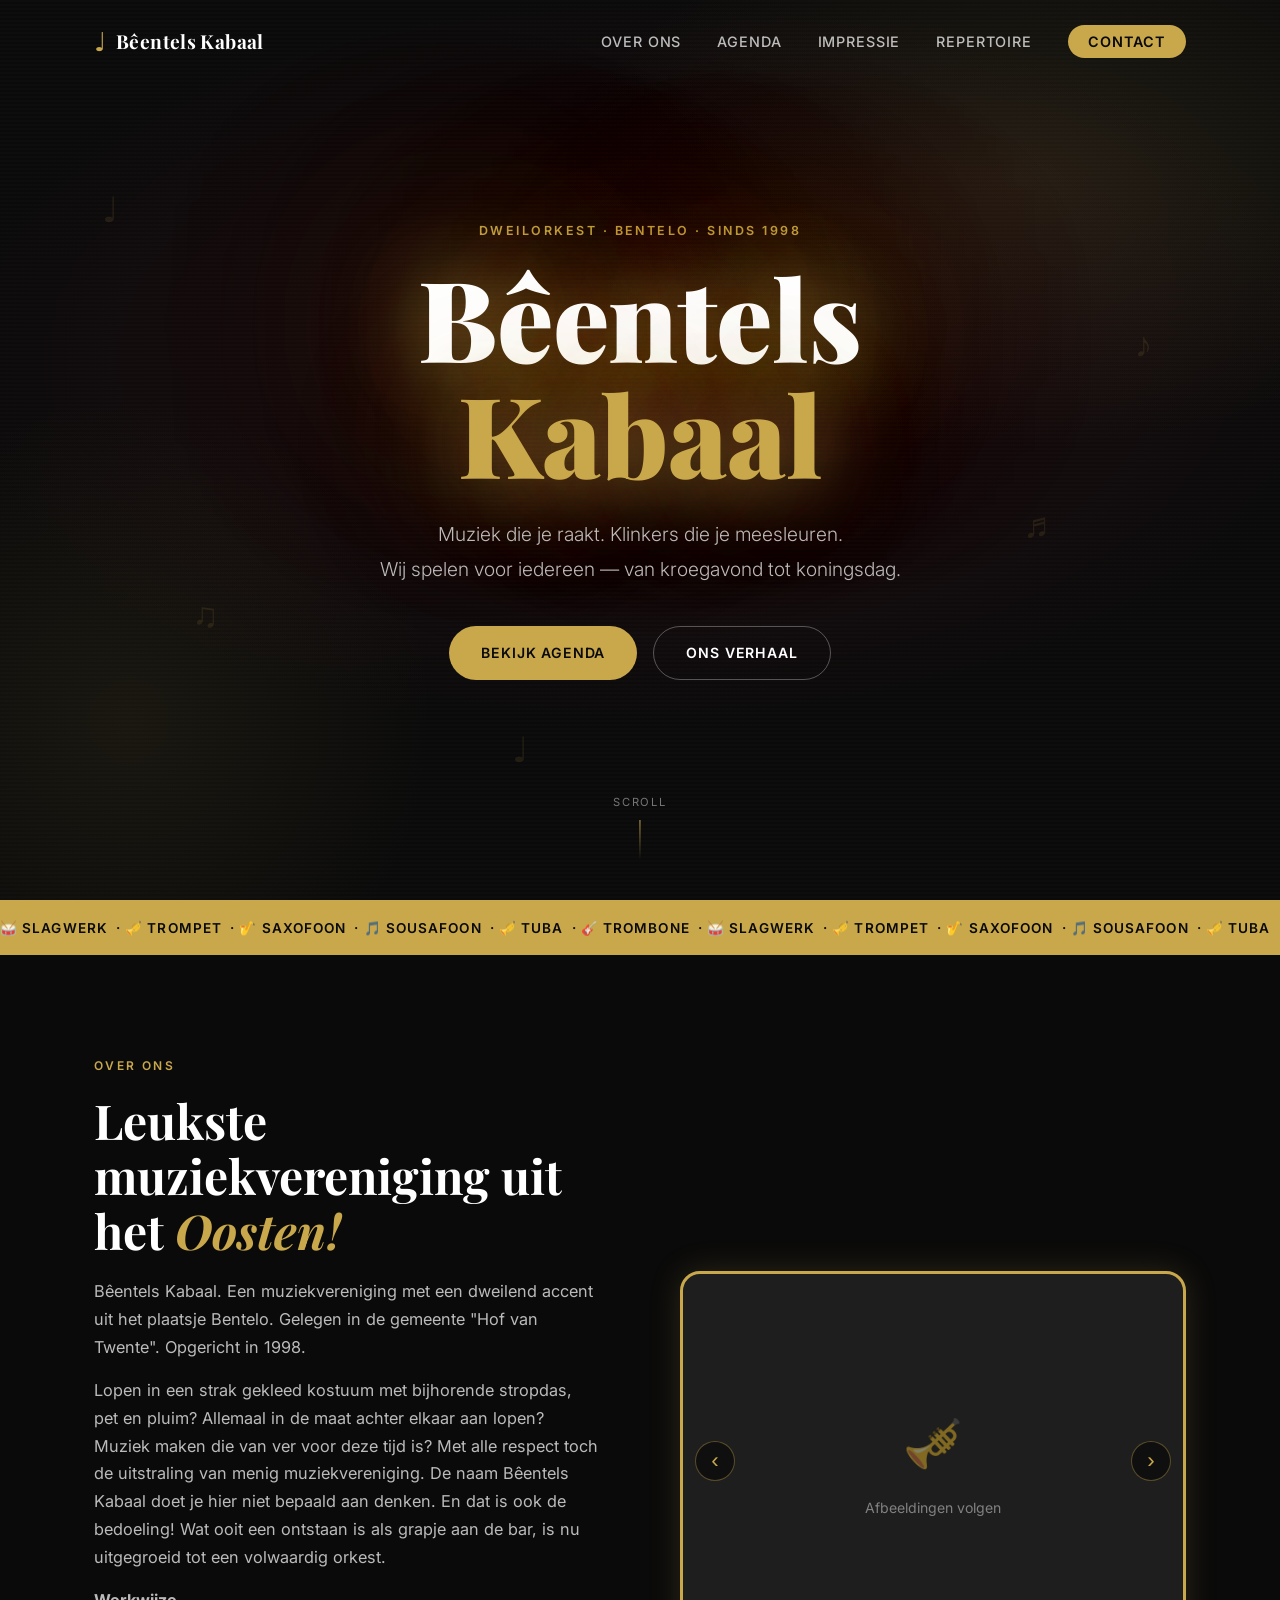
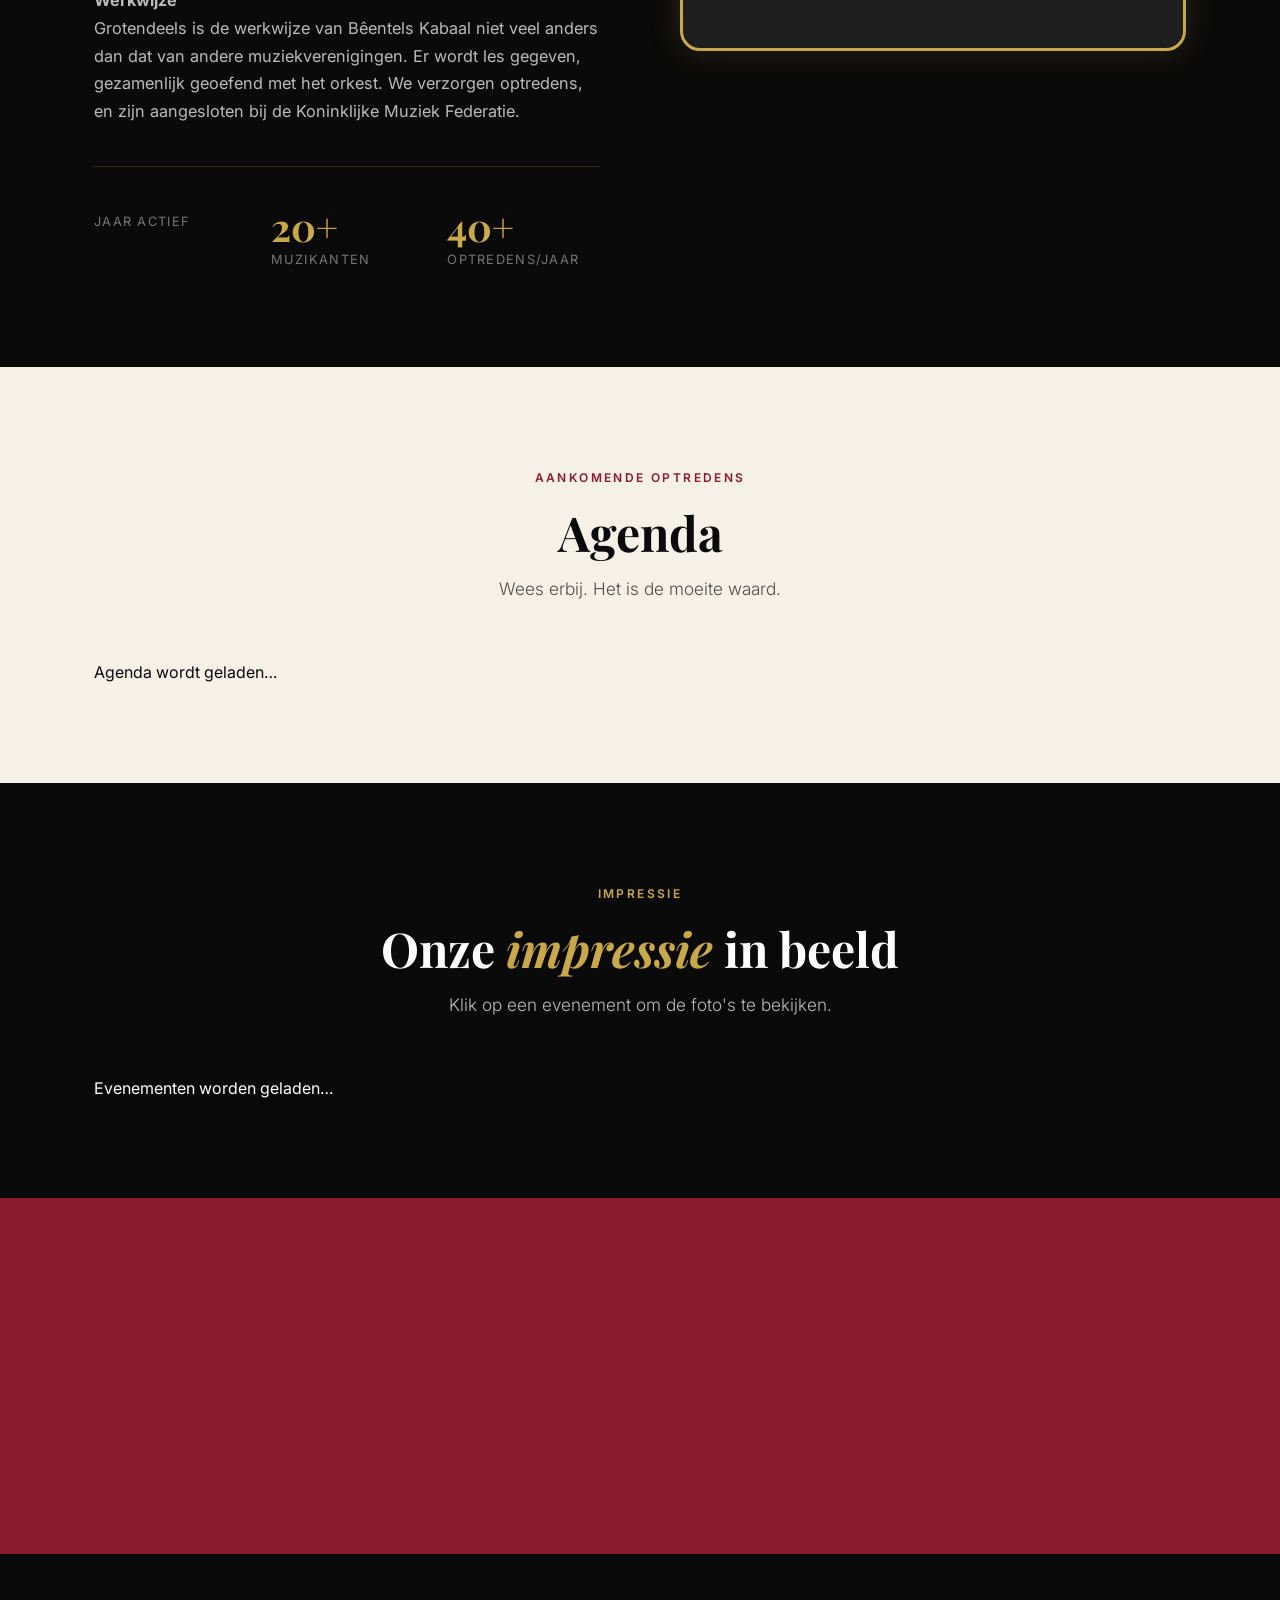
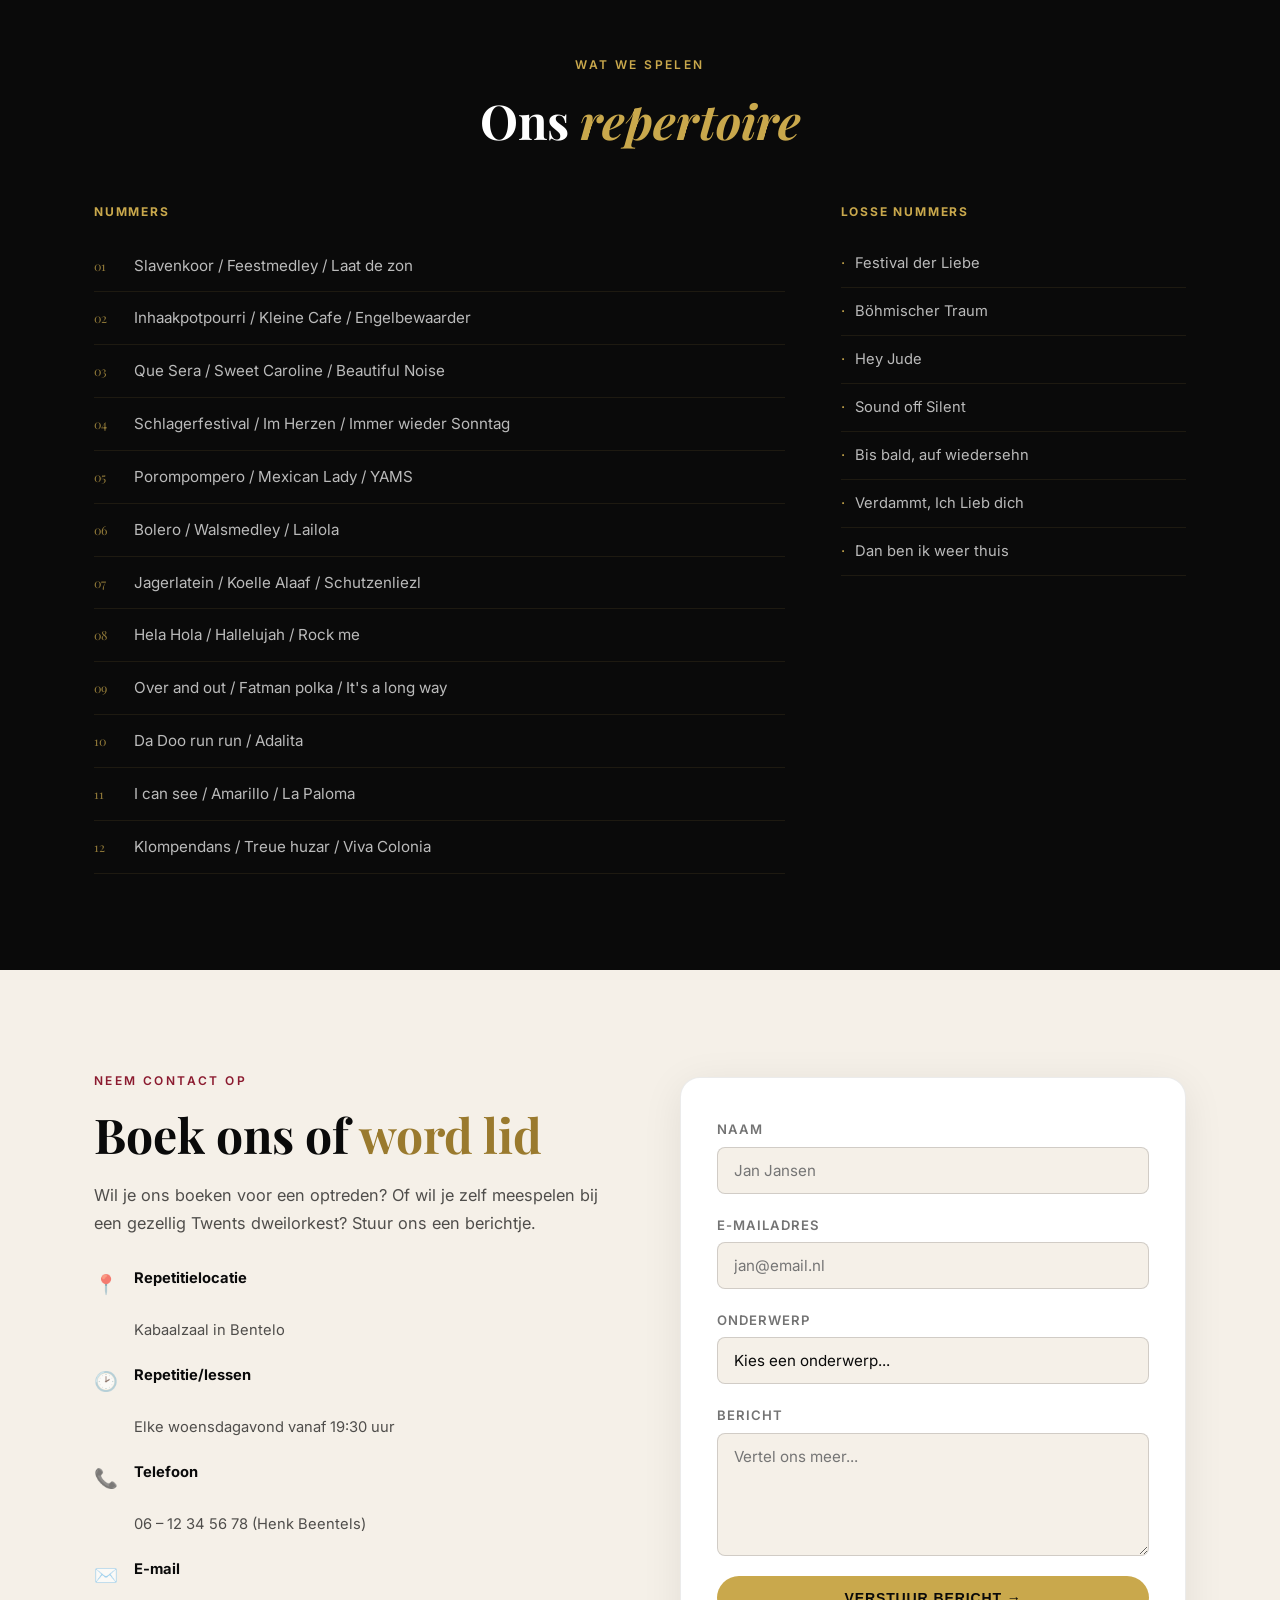
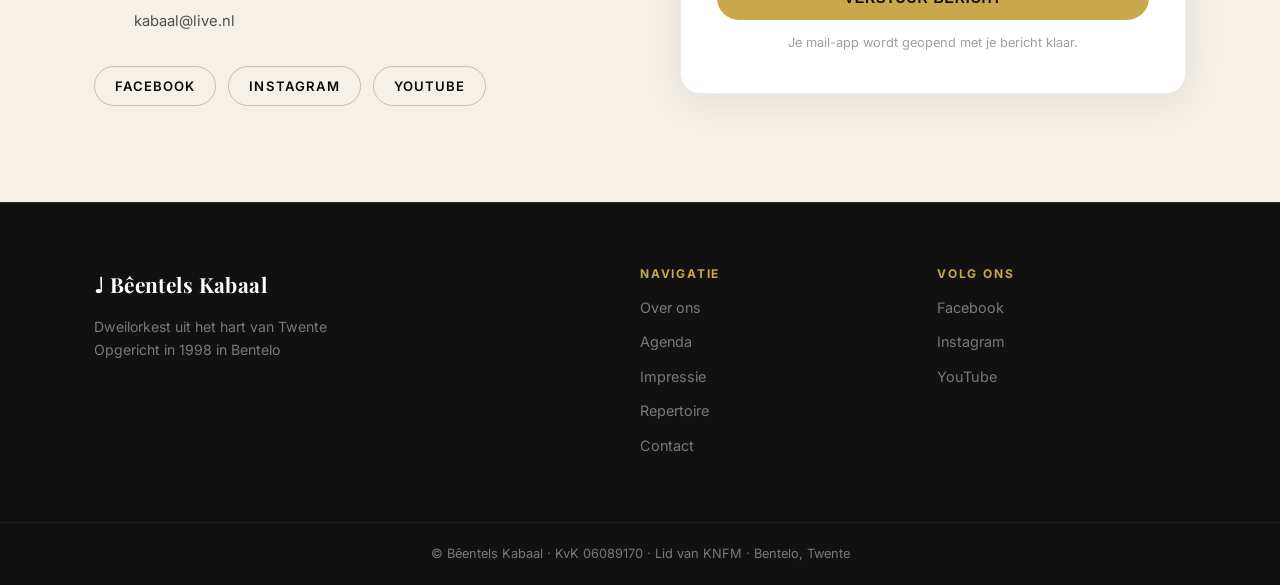
==== commit 44d9b0c2: "Fix: banner loop, over-ons slideshow overgang en repertoire in nav - Banner: 4 sets instrumenten + a" ====
--- a/index.html
+++ b/index.html
@@ -3,11 +3,19 @@
 <head>
   <meta charset="UTF-8" />
   <meta name="viewport" content="width=device-width, initial-scale=1.0" />
-  <title>Beentels Kabaal – Fanfare uit Bentelo</title>
+  <title>Bêentels Kabaal – Dweilorkest uit Bentelo</title>
   <link rel="preconnect" href="https://fonts.googleapis.com" />
   <link rel="preconnect" href="https://fonts.gstatic.com" crossorigin />
   <link href="https://fonts.googleapis.com/css2?family=Playfair+Display:ital,wght@0,400;0,700;0,900;1,400&family=Inter:wght@300;400;500;600&display=swap" rel="stylesheet" />
   <link rel="stylesheet" href="styles.css" />
+  <!-- Google tag (gtag.js) -->
+  <script async src="https://www.googletagmanager.com/gtag/js?id=G-C97ZNE0ZDK"></script>
+  <script>
+    window.dataLayer = window.dataLayer || [];
+    function gtag(){dataLayer.push(arguments);}
+    gtag('js', new Date());
+    gtag('config', 'G-C97ZNE0ZDK');
+  </script>
 </head>
 <body>
 
@@ -16,12 +24,13 @@
     <div class="nav-inner">
       <a href="#top" class="logo">
         <span class="logo-icon">♩</span>
-        <span class="logo-text">Beentels Kabaal</span>
+        <span class="logo-text">Bêentels Kabaal</span>
       </a>
       <ul class="nav-links">
         <li><a href="#over">Over ons</a></li>
         <li><a href="#agenda">Agenda</a></li>
-        <li><a href="#optredens">Optredens</a></li>
+        <li><a href="#optredens">Impressie</a></li>
+        <li><a href="#repertoire">Repertoire</a></li>
         <li><a href="#contact" class="nav-cta">Contact</a></li>
       </ul>
       <button class="hamburger" id="hamburger" aria-label="Menu">
@@ -31,7 +40,8 @@
     <div class="nav-mobile" id="navMobile">
       <a href="#over">Over ons</a>
       <a href="#agenda">Agenda</a>
-      <a href="#optredens">Optredens</a>
+      <a href="#optredens">Impressie</a>
+      <a href="#repertoire">Repertoire</a>
       <a href="#contact">Contact</a>
     </div>
   </nav>
@@ -40,9 +50,9 @@
   <section class="hero" id="top">
     <div class="hero-bg"></div>
     <div class="hero-content">
-      <p class="hero-eyebrow">Fanfare · Bentelo · Est. 1952</p>
+      <p class="hero-eyebrow">Dweilorkest · Bentelo · Sinds 1998</p>
       <h1 class="hero-title">
-        <span class="gold-glow">Beentels</span>
+        <span class="gold-glow">Bêentels</span>
         <span class="gold">Kabaal</span>
       </h1>
       <p class="hero-desc">
@@ -66,18 +76,30 @@
   <!-- BANNER -->
   <div class="banner">
     <div class="banner-track">
+      <span>🥁 Slagwerk &nbsp;·&nbsp;</span>
       <span>🎺 Trompet &nbsp;·&nbsp;</span>
+      <span>🎷 Saxofoon &nbsp;·&nbsp;</span>
+      <span>🎵 Sousafoon &nbsp;·&nbsp;</span>
+      <span>🎺 Tuba &nbsp;·&nbsp;</span>
+      <span>🎸 Trombone &nbsp;·&nbsp;</span>
       <span>🥁 Slagwerk &nbsp;·&nbsp;</span>
+      <span>🎺 Trompet &nbsp;·&nbsp;</span>
       <span>🎷 Saxofoon &nbsp;·&nbsp;</span>
+      <span>🎵 Sousafoon &nbsp;·&nbsp;</span>
       <span>🎺 Tuba &nbsp;·&nbsp;</span>
-      <span>🎵 Klarinet &nbsp;·&nbsp;</span>
-      <span>🎻 Hoorn &nbsp;·&nbsp;</span>
+      <span>🎸 Trombone &nbsp;·&nbsp;</span>
+      <span>🥁 Slagwerk &nbsp;·&nbsp;</span>
       <span>🎺 Trompet &nbsp;·&nbsp;</span>
+      <span>🎷 Saxofoon &nbsp;·&nbsp;</span>
+      <span>🎵 Sousafoon &nbsp;·&nbsp;</span>
+      <span>🎺 Tuba &nbsp;·&nbsp;</span>
+      <span>🎸 Trombone &nbsp;·&nbsp;</span>
       <span>🥁 Slagwerk &nbsp;·&nbsp;</span>
+      <span>🎺 Trompet &nbsp;·&nbsp;</span>
       <span>🎷 Saxofoon &nbsp;·&nbsp;</span>
+      <span>🎵 Sousafoon &nbsp;·&nbsp;</span>
       <span>🎺 Tuba &nbsp;·&nbsp;</span>
-      <span>🎵 Klarinet &nbsp;·&nbsp;</span>
-      <span>🎻 Hoorn &nbsp;·&nbsp;</span>
+      <span>🎸 Trombone &nbsp;·&nbsp;</span>
     </div>
   </div>
 
@@ -86,38 +108,34 @@
     <div class="container grid-2">
       <div class="text-block">
         <span class="eyebrow">Over ons</span>
-        <h2>Muziek met <em>pit</em> en <em>passie</em></h2>
-        <p>Beentels Kabaal is opgericht in 1952 door een stel eigenwijze muzikanten die vonden dat Bentelo wel wat meer lawaai kon gebruiken. Zeven decennia later spelen we nog steeds — met net zoveel plezier, maar iets betere instrumenten.</p>
-        <p>Van bruiloften en jubilea tot straatparades en grootse concertzalen: wij passen ons repertoire aan, maar nooit onze energie. Zwart en goud is ons uniform, muziek is onze taal.</p>
+        <h2>Leukste muziekvereniging uit het <em>Oosten!</em></h2>
+        <p>Bêentels Kabaal. Een muziekvereniging met een dweilend accent uit het plaatsje Bentelo. Gelegen in de gemeente "Hof van Twente". Opgericht in 1998.</p>
+        <p>Lopen in een strak gekleed kostuum met bijhorende stropdas, pet en pluim? Allemaal in de maat achter elkaar aan lopen? Muziek maken die van ver voor deze tijd is? Met alle respect toch de uitstraling van menig muziekvereniging. De naam Bêentels Kabaal doet je hier niet bepaald aan denken. En dat is ook de bedoeling! Wat ooit een ontstaan is als grapje aan de bar, is nu uitgegroeid tot een volwaardig orkest.</p>
+        <p><strong>Werkwijze</strong><br />Grotendeels is de werkwijze van Bêentels Kabaal niet veel anders dan dat van andere muziekverenigingen. Er wordt les gegeven, gezamenlijk geoefend met het orkest. We verzorgen optredens, en zijn aangesloten bij de Koninklijke Muziek Federatie.</p>
         <div class="stats">
           <div class="stat">
-            <strong>73</strong>
+            <strong id="jaarActief"></strong>
             <span>jaar actief</span>
           </div>
           <div class="stat">
-            <strong>38</strong>
+            <strong>20+</strong>
             <span>muzikanten</span>
           </div>
           <div class="stat">
-            <strong>150+</strong>
+            <strong>40+</strong>
             <span>optredens/jaar</span>
           </div>
-          <div class="stat">
-            <strong>12</strong>
-            <span>prijzen gewonnen</span>
-          </div>
         </div>
       </div>
       <div class="image-block">
-        <div class="img-placeholder large" id="overOnsGroot">
-          <div class="img-icon">🎺</div>
-          <p>Fanfare in actie</p>
-        </div>
-        <div class="img-accent">
-          <div class="img-placeholder small" id="overOnsKlein">
-            <div class="img-icon">🏆</div>
-            <p>Winnaars 2024</p>
-          </div>
+        <div class="over-ons-slideshow" id="overOnsSlideshow">
+          <div class="over-ons-placeholder">
+            <div class="img-icon">🎺</div>
+            <p>Afbeeldingen volgen</p>
+          </div>
+          <button class="oos-prev" id="oosPrev" aria-label="Vorige">&#8249;</button>
+          <button class="oos-next" id="oosNext" aria-label="Volgende">&#8250;</button>
+          <div class="oos-dots" id="oosDots"></div>
         </div>
       </div>
     </div>
@@ -128,7 +146,7 @@
     <div class="container">
       <div class="section-header">
         <span class="eyebrow eyebrow-dark">Aankomende optredens</span>
-        <h2 class="dark">Agenda <span class="gold-text">2026</span></h2>
+        <h2 class="dark">Agenda <span class="gold-text" id="agendaJaar"></span></h2>
         <p class="section-sub dark-text">Wees erbij. Het is de moeite waard.</p>
       </div>
 
@@ -142,9 +160,9 @@
   <section class="section" id="optredens">
     <div class="container">
       <div class="section-header">
-        <span class="eyebrow">Fotoalbums</span>
-        <h2>Onze <em>optredens</em> in beeld</h2>
-        <p class="section-sub">Klik op een optreden om de foto's te bekijken.</p>
+        <span class="eyebrow">Impressie</span>
+        <h2>Onze <em>impressie</em> in beeld</h2>
+        <p class="section-sub">Klik op een evenement om de foto's te bekijken.</p>
       </div>
       <div class="optredens-grid" id="optredensGrid">
         <p class="loading-tekst">Evenementen worden geladen…</p>
@@ -155,40 +173,48 @@
   <!-- QUOTE SLIDESHOW -->
   <section class="quote-section" id="quotes">
     <div class="container">
-      <div class="quote-slider" id="quoteSlider">
-
-        <div class="quote-slide active">
-          <blockquote>"Beentels Kabaal speelt niet voor het publiek — ze spelen <em>mét</em> het publiek."</blockquote>
-          <cite>— Twents Dagblad, 2024</cite>
-        </div>
-
-        <div class="quote-slide">
-          <blockquote>"Zelden heb ik een fanfare gehoord die zo veel <em>energie</em> en plezier uitstraalt. Een feest voor ziel en oren."</blockquote>
-          <cite>— De Gelderlander, 2023</cite>
-        </div>
-
-        <div class="quote-slide">
-          <blockquote>"Ze kwamen, speelden, en iedereen danste. Beentels Kabaal is het <em>geheime ingrediënt</em> van elk evenement."</blockquote>
-          <cite>— Organisator Koningsdagconcert Bentelo</cite>
-        </div>
-
-        <div class="quote-slide">
-          <blockquote>"Strak, gepassioneerd en toch toegankelijk — dit is fanfare zoals het <em>hoort te klinken</em>."</blockquote>
-          <cite>— Jurylid Nationaal Fanfarekampioenschap 2022</cite>
-        </div>
-
-        <div class="quote-slide">
-          <blockquote>"Mijn kinderen vroegen of we volgend jaar <em>weer</em> mochten komen. Dat zegt genoeg."</blockquote>
-          <cite>— Bezoeker Zomerfestival 2025</cite>
-        </div>
-
-      </div>
-      <div class="quote-dots" id="quoteDots">
-        <button class="dot active" data-index="0"></button>
-        <button class="dot" data-index="1"></button>
-        <button class="dot" data-index="2"></button>
-        <button class="dot" data-index="3"></button>
-        <button class="dot" data-index="4"></button>
+      <div class="quote-slider" id="quoteSlider"></div>
+      <div class="quote-dots" id="quoteDots"></div>
+    </div>
+  </section>
+
+  <!-- REPERTOIRE -->
+  <section class="section" id="repertoire">
+    <div class="container">
+      <div class="section-header">
+        <span class="eyebrow">Wat we spelen</span>
+        <h2>Ons <em>repertoire</em></h2>
+      </div>
+      <div class="repertoire-grid">
+        <div class="repertoire-block">
+          <h4>Nummers</h4>
+          <ol class="repertoire-list">
+            <li>Slavenkoor / Feestmedley / Laat de zon</li>
+            <li>Inhaakpotpourri / Kleine Cafe / Engelbewaarder</li>
+            <li>Que Sera / Sweet Caroline / Beautiful Noise</li>
+            <li>Schlagerfestival / Im Herzen / Immer wieder Sonntag</li>
+            <li>Porompompero / Mexican Lady / YAMS</li>
+            <li>Bolero / Walsmedley / Lailola</li>
+            <li>Jagerlatein / Koelle Alaaf / Schutzenliezl</li>
+            <li>Hela Hola / Hallelujah / Rock me</li>
+            <li>Over and out / Fatman polka / It's a long way</li>
+            <li>Da Doo run run / Adalita</li>
+            <li>I can see / Amarillo / La Paloma</li>
+            <li>Klompendans / Treue huzar / Viva Colonia</li>
+          </ol>
+        </div>
+        <div class="repertoire-block">
+          <h4>Losse nummers</h4>
+          <ul class="repertoire-los">
+            <li>Festival der Liebe</li>
+            <li>Böhmischer Traum</li>
+            <li>Hey Jude</li>
+            <li>Sound off Silent</li>
+            <li>Bis bald, auf wiedersehn</li>
+            <li>Verdammt, Ich Lieb dich</li>
+            <li>Dan ben ik weer thuis</li>
+          </ul>
+        </div>
       </div>
     </div>
   </section>
@@ -199,21 +225,21 @@
       <div class="text-block">
         <span class="eyebrow eyebrow-dark">Neem contact op</span>
         <h2 class="dark">Boek ons of <span class="gold-text">word lid</span></h2>
-        <p class="dark-text">Wil je ons boeken voor een optreden? Of wil je zelf meespelen bij een gezellige Twentse fanfare? Stuur ons een berichtje.</p>
+        <p class="dark-text">Wil je ons boeken voor een optreden? Of wil je zelf meespelen bij een gezellig Twents dweilorkest? Stuur ons een berichtje.</p>
 
         <ul class="contact-details">
           <li>
             <span class="contact-icon">📍</span>
             <div>
               <strong>Repetitielocatie</strong><br />
-              Kulturhus De Bult, Bultweg 3, 7435 PN Bentelo
+              Kabaalzaal in Bentelo
             </div>
           </li>
           <li>
             <span class="contact-icon">🕑</span>
             <div>
-              <strong>Repetitie</strong><br />
-              Elke dinsdagavond, 19:30 – 21:30 uur
+              <strong>Repetitie/lessen</strong><br />
+              Elke woensdagavond vanaf 19:30 uur
             </div>
           </li>
           <li>
@@ -240,9 +266,7 @@
       </div>
 
       <div class="form-block">
-        <form class="contact-form" id="contactForm" name="contact" data-netlify="true" netlify-honeypot="bot-field">
-          <input type="hidden" name="form-name" value="contact" />
-          <p style="display:none"><input name="bot-field" /></p>
+        <form class="contact-form" id="contactForm">
           <div class="form-group">
             <label for="name">Naam</label>
             <input type="text" id="name" name="naam" placeholder="Jan Jansen" required />
@@ -267,7 +291,7 @@
             <textarea id="bericht" name="bericht" rows="5" placeholder="Vertel ons meer..." required></textarea>
           </div>
           <button type="submit" class="btn btn-primary full-width">Verstuur bericht →</button>
-          <p class="form-note">We reageren zo snel mogelijk.</p>
+          <p class="form-note">Je mail-app wordt geopend met je bericht klaar.</p>
         </form>
       </div>
     </div>
@@ -277,14 +301,15 @@
   <footer class="footer">
     <div class="container footer-inner">
       <div class="footer-brand">
-        <span class="logo-text">♩ Beentels Kabaal</span>
-        <p>Fanfare uit het hart van Twente<br />Opgericht in 1952 in Bentelo</p>
+        <span class="logo-text">♩ Bêentels Kabaal</span>
+        <p>Dweilorkest uit het hart van Twente<br />Opgericht in 1998 in Bentelo</p>
       </div>
       <div class="footer-links">
         <h5>Navigatie</h5>
         <a href="#over">Over ons</a>
         <a href="#agenda">Agenda</a>
-        <a href="#optredens">Fotoalbums</a>
+        <a href="#optredens">Impressie</a>
+        <a href="#repertoire">Repertoire</a>
         <a href="#contact">Contact</a>
       </div>
       <div class="footer-links">
@@ -295,7 +320,7 @@
       </div>
     </div>
     <div class="footer-bottom">
-      <p>© 2026 Beentels Kabaal · KvK 12345678 · Bentelo, Twente</p>
+      <p>© <span id="footerJaar"></span> Bêentels Kabaal · KvK 06089170 · Lid van KNFM · Bentelo, Twente</p>
     </div>
   </footer>
 
--- a/styles.css
+++ b/styles.css
@@ -242,10 +242,11 @@
 .hero-title .gold-glow {
   color: var(--white);
   text-shadow:
-    0 0 80px rgba(201,168,76,0.70),
-    0 0 160px rgba(201,168,76,0.45),
-    0 0 280px rgba(201,168,76,0.25),
-    0 0 480px rgba(201,168,76,0.12);
+    0 0 80px rgba(201,168,76,0.80),
+    0 0 240px rgba(201,168,76,0.65),
+    0 0 480px rgba(201,168,76,0.50),
+    0 0 800px rgba(201,168,76,0.35),
+    0 0 1200px rgba(201,168,76,0.20);
 }
 
 .hero-title .gold {
@@ -347,7 +348,7 @@
 
 @keyframes ticker {
   0% { transform: translateX(0); }
-  100% { transform: translateX(-50%); }
+  100% { transform: translateX(-25%); }
 }
 
 /* ============================================
@@ -390,15 +391,6 @@
   transform: translateY(-2px);
 }
 
-.btn-outline-dark {
-  background: transparent;
-  color: var(--black);
-  border: 1px solid rgba(0,0,0,0.25);
-}
-.btn-outline-dark:hover {
-  border-color: var(--gold-dark);
-  color: var(--gold-dark);
-}
 
 .btn-small {
   padding: 9px 20px;
@@ -482,7 +474,7 @@
 
 .stats {
   display: grid;
-  grid-template-columns: repeat(4, 1fr);
+  grid-template-columns: repeat(3, 1fr);
   gap: 24px;
   margin-top: 40px;
   padding-top: 40px;
@@ -529,18 +521,102 @@
 }
 
 .img-placeholder.large { height: 380px; }
-.img-placeholder.small { height: 160px; }
 
 .img-icon { font-size: 3rem; }
 
-.img-accent {
+/* ============================================
+   OVER ONS SLIDESHOW
+   ============================================ */
+
+.over-ons-slideshow {
+  position: relative;
+  height: 380px;
+  border-radius: var(--radius-lg);
+  border: 3px solid var(--gold);
+  overflow: hidden;
+  background: var(--black-card);
+  box-shadow: 0 0 32px rgba(201,168,76,0.18);
+}
+
+.over-ons-slideshow img {
   position: absolute;
-  bottom: -24px;
-  right: -24px;
-  width: 200px;
-  border: 3px solid var(--gold);
-  border-radius: var(--radius);
-  overflow: hidden;
+  inset: 0;
+  width: 100%;
+  height: 100%;
+  object-fit: contain;
+  background: #000;
+  opacity: 0;
+  transition: opacity 1s ease;
+}
+
+.over-ons-slideshow img.active {
+  opacity: 1;
+}
+
+.over-ons-placeholder {
+  position: absolute;
+  inset: 0;
+  display: flex;
+  flex-direction: column;
+  align-items: center;
+  justify-content: center;
+  gap: 12px;
+  color: var(--text-muted);
+  font-size: 0.88rem;
+}
+
+.oos-prev,
+.oos-next {
+  position: absolute;
+  top: 50%;
+  transform: translateY(-50%);
+  background: rgba(0,0,0,0.5);
+  color: var(--gold);
+  border: 1px solid rgba(201,168,76,0.4);
+  border-radius: 50%;
+  width: 40px;
+  height: 40px;
+  font-size: 1.4rem;
+  cursor: pointer;
+  display: flex;
+  align-items: center;
+  justify-content: center;
+  z-index: 2;
+  transition: background var(--transition);
+  line-height: 1;
+}
+
+.oos-prev { left: 12px; }
+.oos-next { right: 12px; }
+.oos-prev:hover,
+.oos-next:hover { background: rgba(0,0,0,0.8); }
+
+.oos-prev.hidden,
+.oos-next.hidden { display: none; }
+
+.oos-dots {
+  position: absolute;
+  bottom: 12px;
+  left: 50%;
+  transform: translateX(-50%);
+  display: flex;
+  gap: 8px;
+  z-index: 2;
+}
+
+.oos-dot {
+  width: 8px;
+  height: 8px;
+  border-radius: 50%;
+  background: rgba(255,255,255,0.35);
+  border: none;
+  cursor: pointer;
+  padding: 0;
+  transition: background var(--transition);
+}
+
+.oos-dot.active {
+  background: var(--gold);
 }
 
 /* ============================================
@@ -1041,6 +1117,79 @@
 }
 
 /* ============================================
+   REPERTOIRE
+   ============================================ */
+
+.repertoire-grid {
+  display: grid;
+  grid-template-columns: 2fr 1fr;
+  gap: 56px;
+  align-items: start;
+}
+
+.repertoire-block h4 {
+  font-family: 'Inter', sans-serif;
+  font-size: 0.75rem;
+  font-weight: 700;
+  letter-spacing: 0.15em;
+  text-transform: uppercase;
+  color: var(--gold);
+  margin-bottom: 20px;
+}
+
+.repertoire-list {
+  list-style: none;
+  display: flex;
+  flex-direction: column;
+  gap: 0;
+  counter-reset: repertoire;
+}
+
+.repertoire-list li {
+  counter-increment: repertoire;
+  display: flex;
+  align-items: baseline;
+  gap: 16px;
+  padding: 13px 0;
+  border-bottom: 1px solid rgba(201,168,76,0.1);
+  font-size: 0.95rem;
+  color: var(--text-light);
+}
+
+.repertoire-list li::before {
+  content: counter(repertoire, decimal-leading-zero);
+  font-family: 'Playfair Display', serif;
+  font-size: 0.78rem;
+  color: var(--gold);
+  min-width: 24px;
+  opacity: 0.7;
+}
+
+.repertoire-los {
+  list-style: none;
+  display: flex;
+  flex-direction: column;
+  gap: 0;
+}
+
+.repertoire-los li {
+  padding: 11px 0;
+  border-bottom: 1px solid rgba(201,168,76,0.1);
+  font-size: 0.92rem;
+  color: var(--text-light);
+}
+
+.repertoire-los li::before {
+  content: '·';
+  color: var(--gold);
+  margin-right: 10px;
+}
+
+@media (max-width: 640px) {
+  .repertoire-grid { grid-template-columns: 1fr; gap: 32px; }
+}
+
+/* ============================================
    FADE-IN ANIMATIE
    ============================================ */
 
@@ -1061,7 +1210,6 @@
 
 @media (max-width: 900px) {
   .grid-2 { grid-template-columns: 1fr; gap: 48px; }
-  .img-accent { display: none; }
   .optredens-grid { grid-template-columns: repeat(2, 1fr); }
   .footer-inner { grid-template-columns: 1fr 1fr; }
   .footer-brand { grid-column: 1 / -1; }
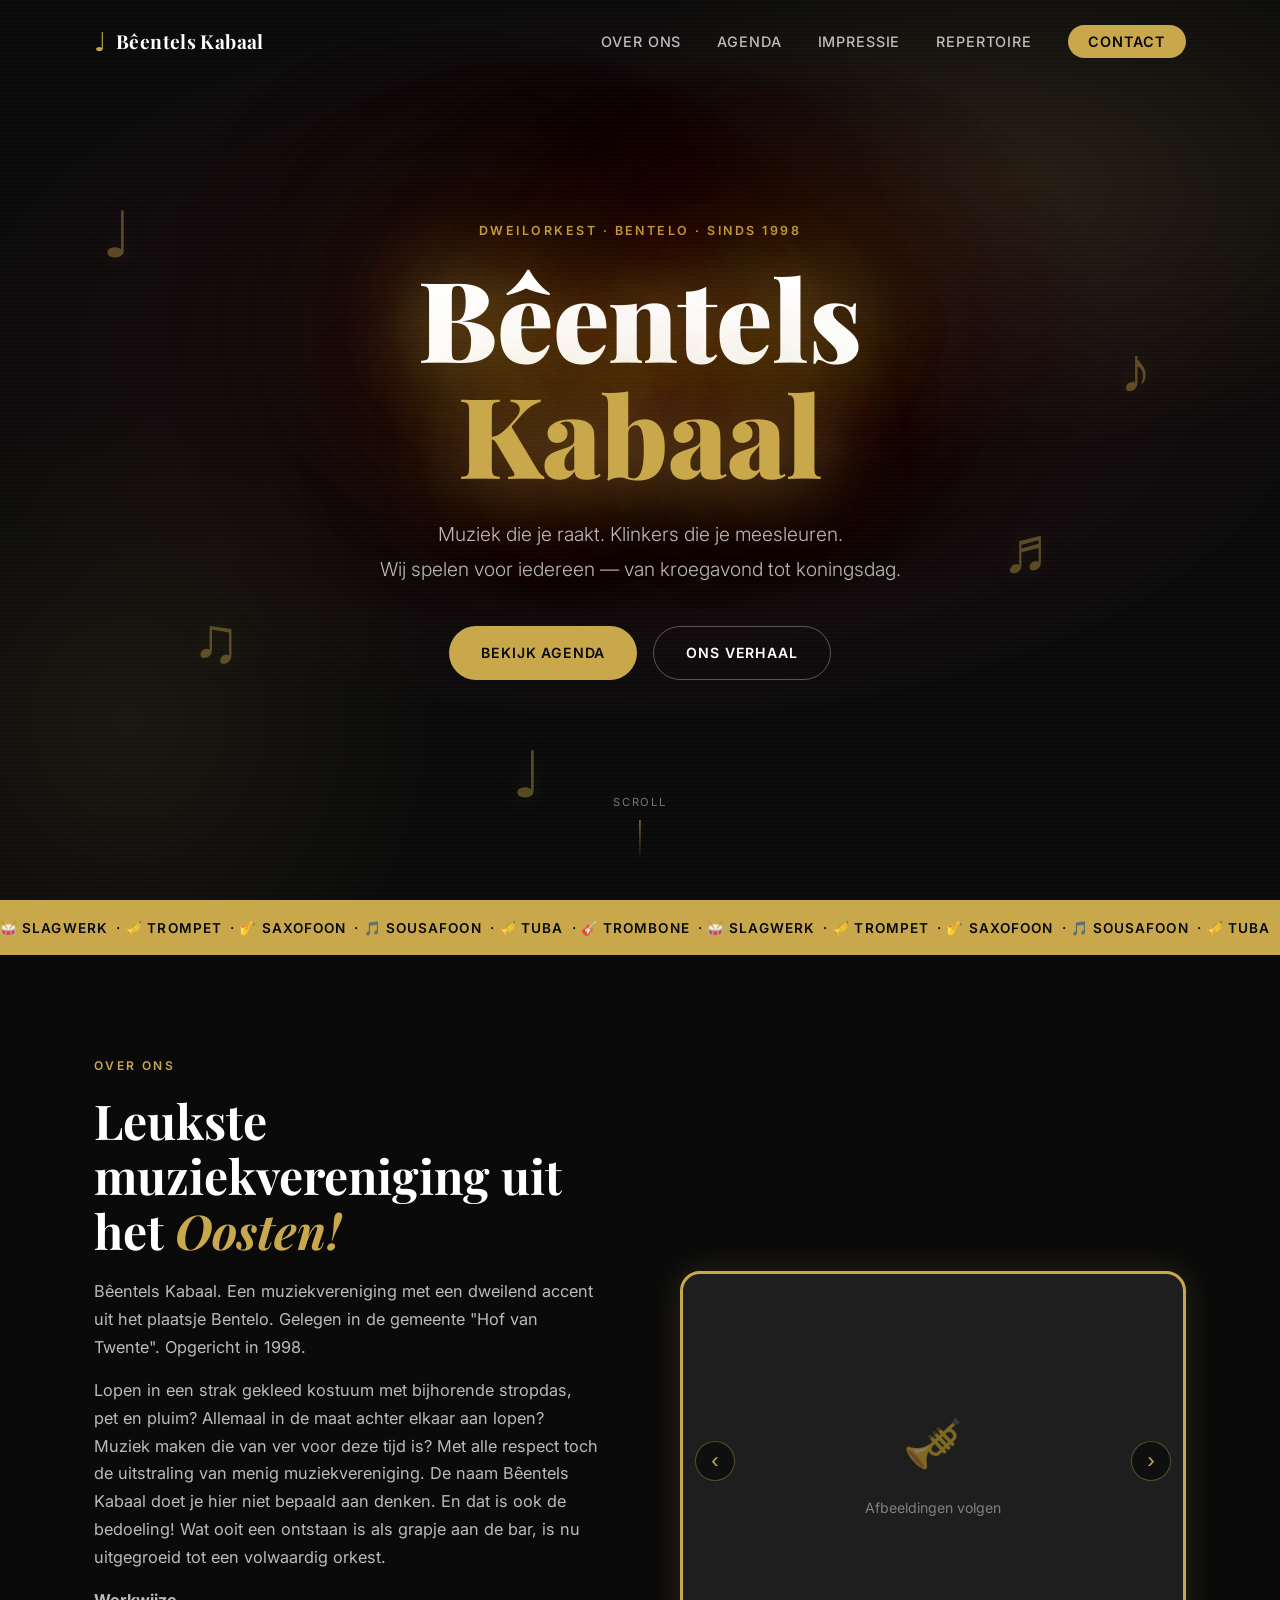
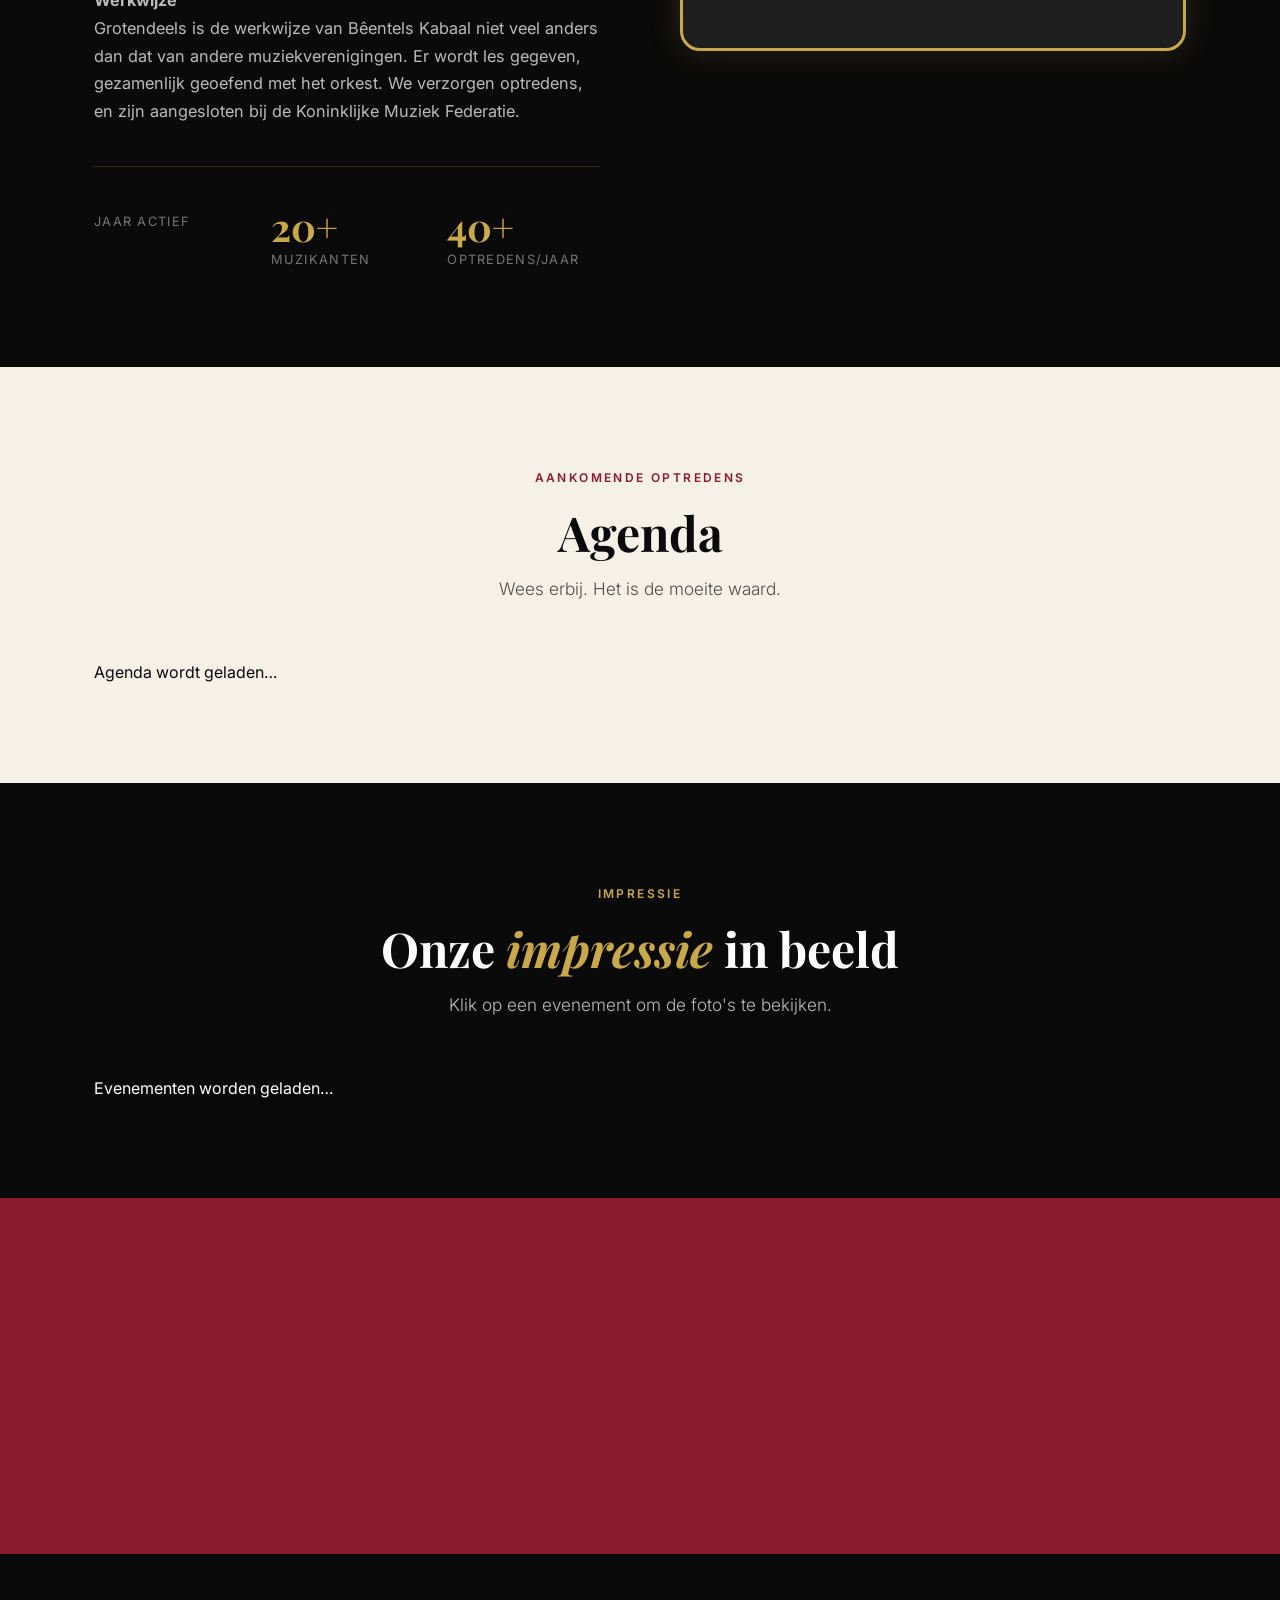
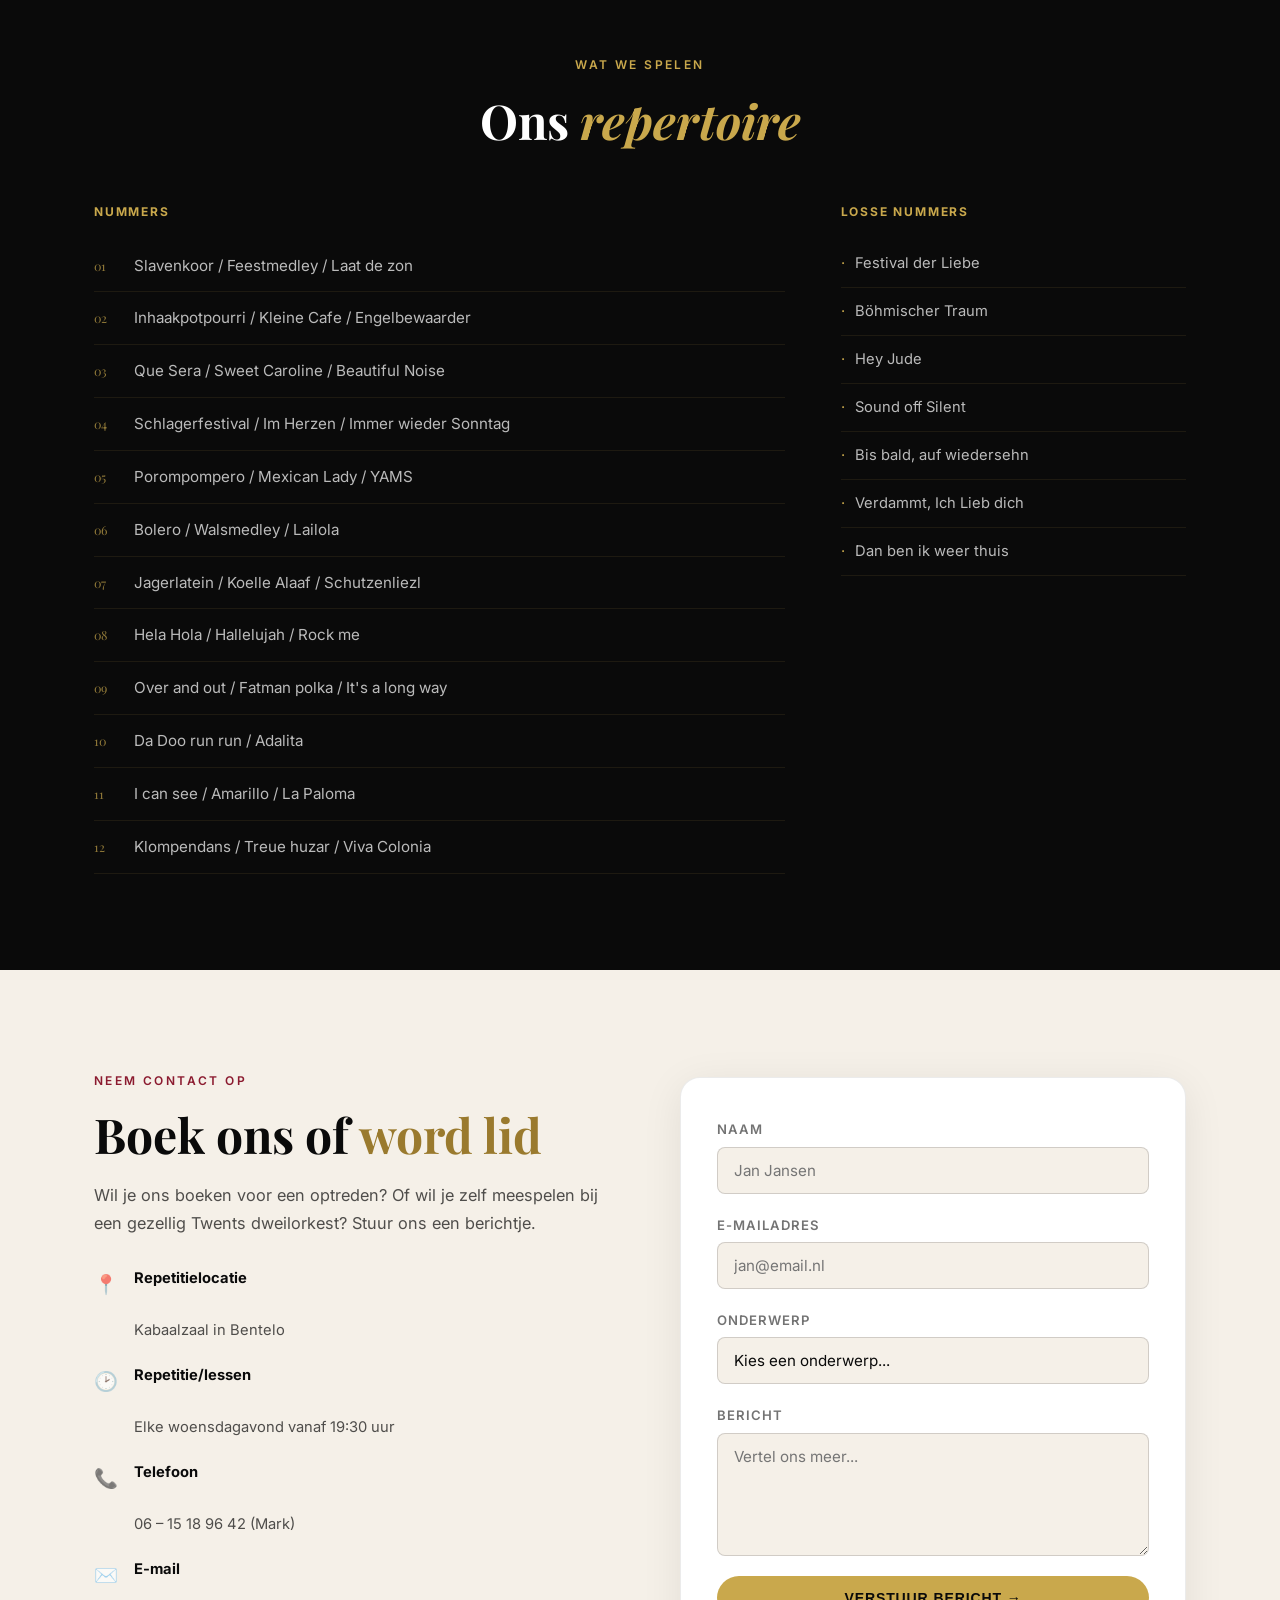
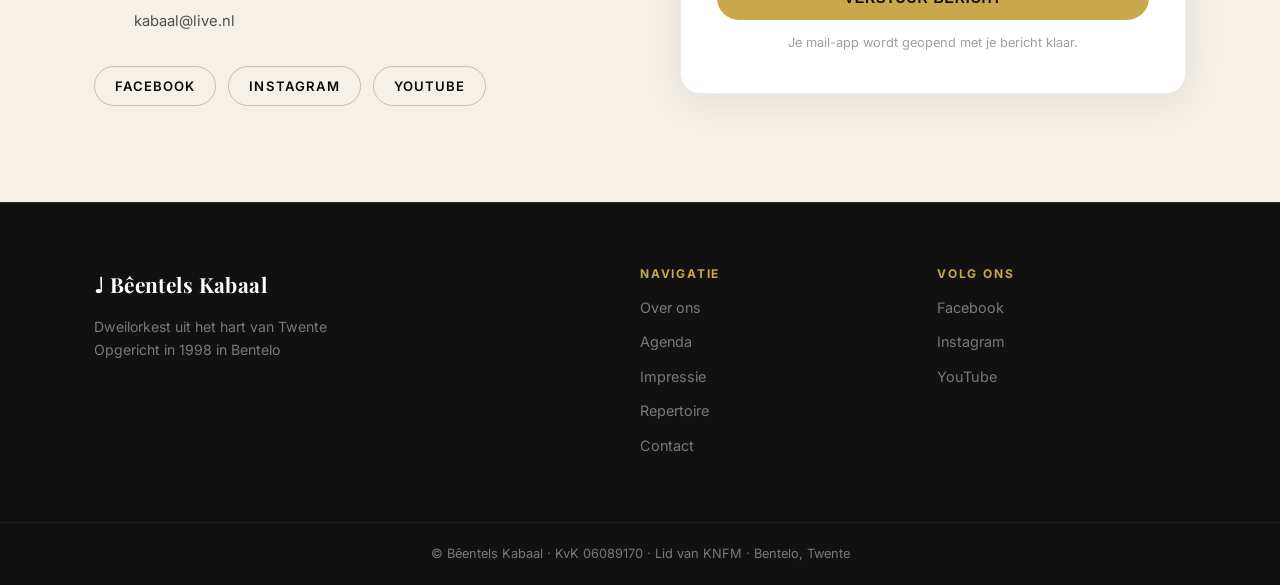
==== commit 768b7850: "Fix: telefoonnummer contactsectie bijgewerkt naar Mark Co-Authored-By: Claude Sonnet 4.6 <noreply@an" ====
--- a/index.html
+++ b/index.html
@@ -7,6 +7,7 @@
   <link rel="preconnect" href="https://fonts.googleapis.com" />
   <link rel="preconnect" href="https://fonts.gstatic.com" crossorigin />
   <link href="https://fonts.googleapis.com/css2?family=Playfair+Display:ital,wght@0,400;0,700;0,900;1,400&family=Inter:wght@300;400;500;600&display=swap" rel="stylesheet" />
+  <link rel="icon" type="image/svg+xml" href="/favicon.svg" />
   <link rel="stylesheet" href="styles.css" />
   <!-- Google tag (gtag.js) -->
   <script async src="https://www.googletagmanager.com/gtag/js?id=G-C97ZNE0ZDK"></script>
@@ -246,7 +247,7 @@
             <span class="contact-icon">📞</span>
             <div>
               <strong>Telefoon</strong><br />
-              06 – 12 34 56 78 (Henk Beentels)
+              06 – 15 18 96 42 (Mark)
             </div>
           </li>
           <li>
--- a/styles.css
+++ b/styles.css
@@ -309,21 +309,24 @@
 
 .hero-notes span {
   position: absolute;
-  font-size: clamp(1.2rem, 3vw, 2.2rem);
-  color: rgba(201,168,76,0.12);
-  animation: floatNote 6s ease-in-out infinite;
+  font-size: clamp(2rem, 5vw, 4rem);
+  color: rgba(201,168,76,1);
+  opacity: 0.4;
+  animation: fadeNote 4s ease-in-out infinite;
+  text-shadow: 0 0 20px rgba(201,168,76,0.3);
 }
 
 .hero-notes span:nth-child(1) { top: 20%; left: 8%; animation-delay: 0s; }
-.hero-notes span:nth-child(2) { top: 35%; right: 10%; animation-delay: 1.2s; }
-.hero-notes span:nth-child(3) { top: 65%; left: 15%; animation-delay: 2.4s; }
-.hero-notes span:nth-child(4) { top: 55%; right: 18%; animation-delay: 3.6s; }
-.hero-notes span:nth-child(5) { top: 80%; left: 40%; animation-delay: 4.8s; }
-
-@keyframes floatNote {
-  0%,100% { transform: translateY(0) rotate(-8deg); opacity: 0.12; }
-  50% { transform: translateY(-20px) rotate(8deg); opacity: 0.28; }
-}
+.hero-notes span:nth-child(2) { top: 35%; right: 10%; animation-delay: 0.8s; }
+.hero-notes span:nth-child(3) { top: 65%; left: 15%; animation-delay: 1.6s; }
+.hero-notes span:nth-child(4) { top: 55%; right: 18%; animation-delay: 2.4s; }
+.hero-notes span:nth-child(5) { top: 80%; left: 40%; animation-delay: 3.2s; }
+
+@keyframes fadeNote {
+  0%, 100% { opacity: 0.4; }
+  50% { opacity: 0.75; }
+}
+
 
 /* ============================================
    BANNER TICKER
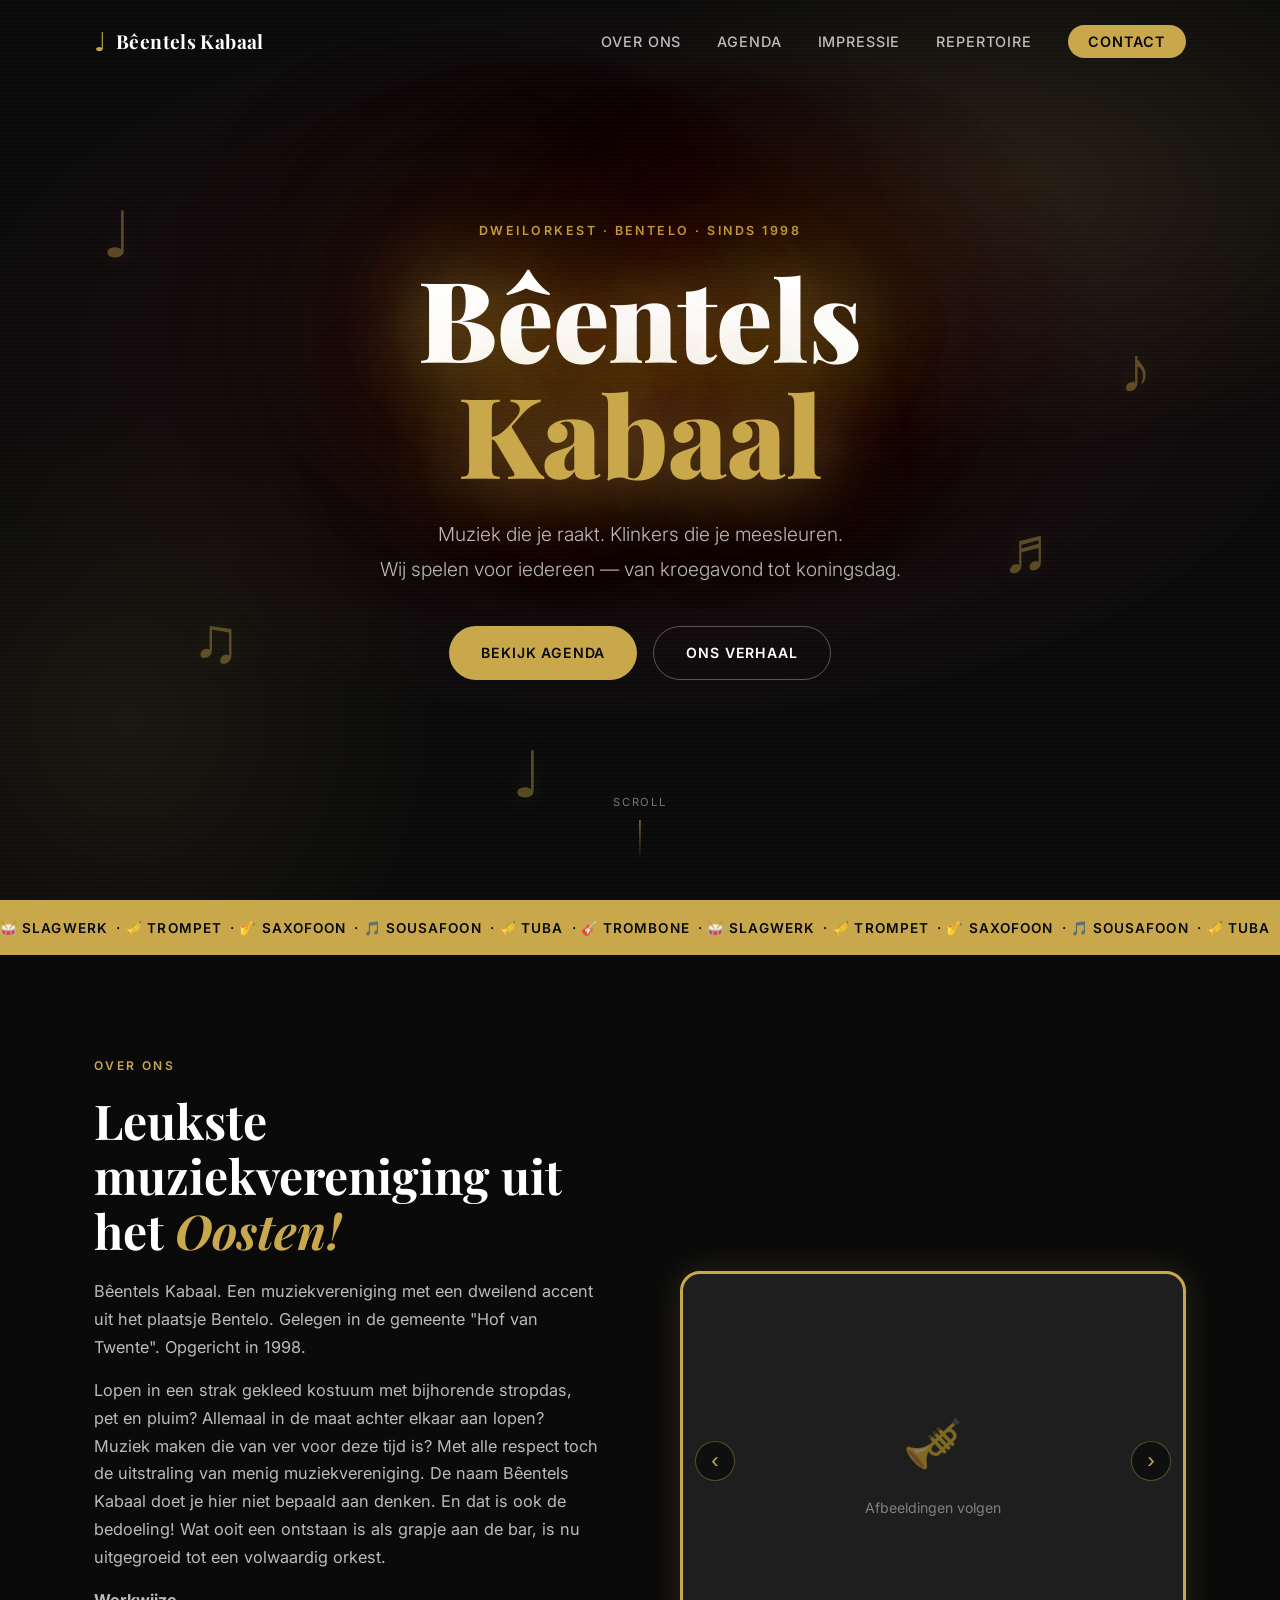
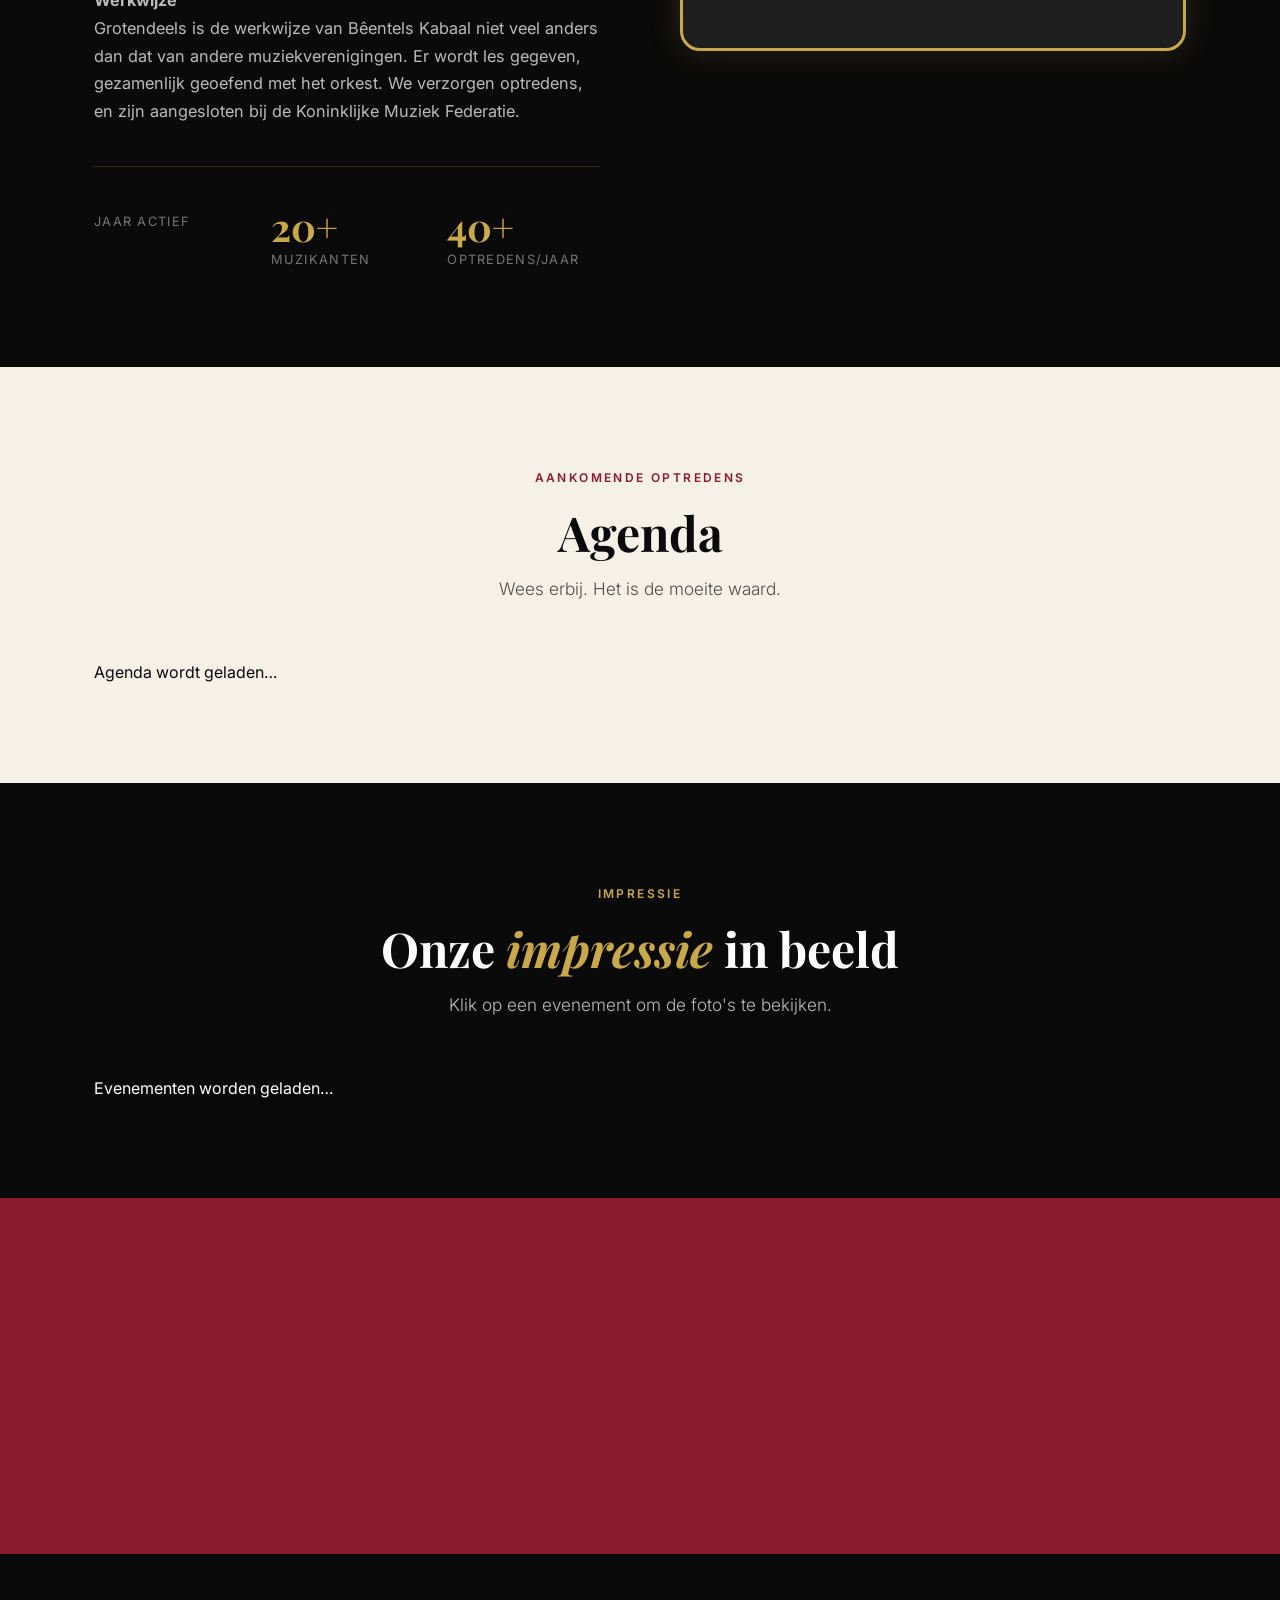
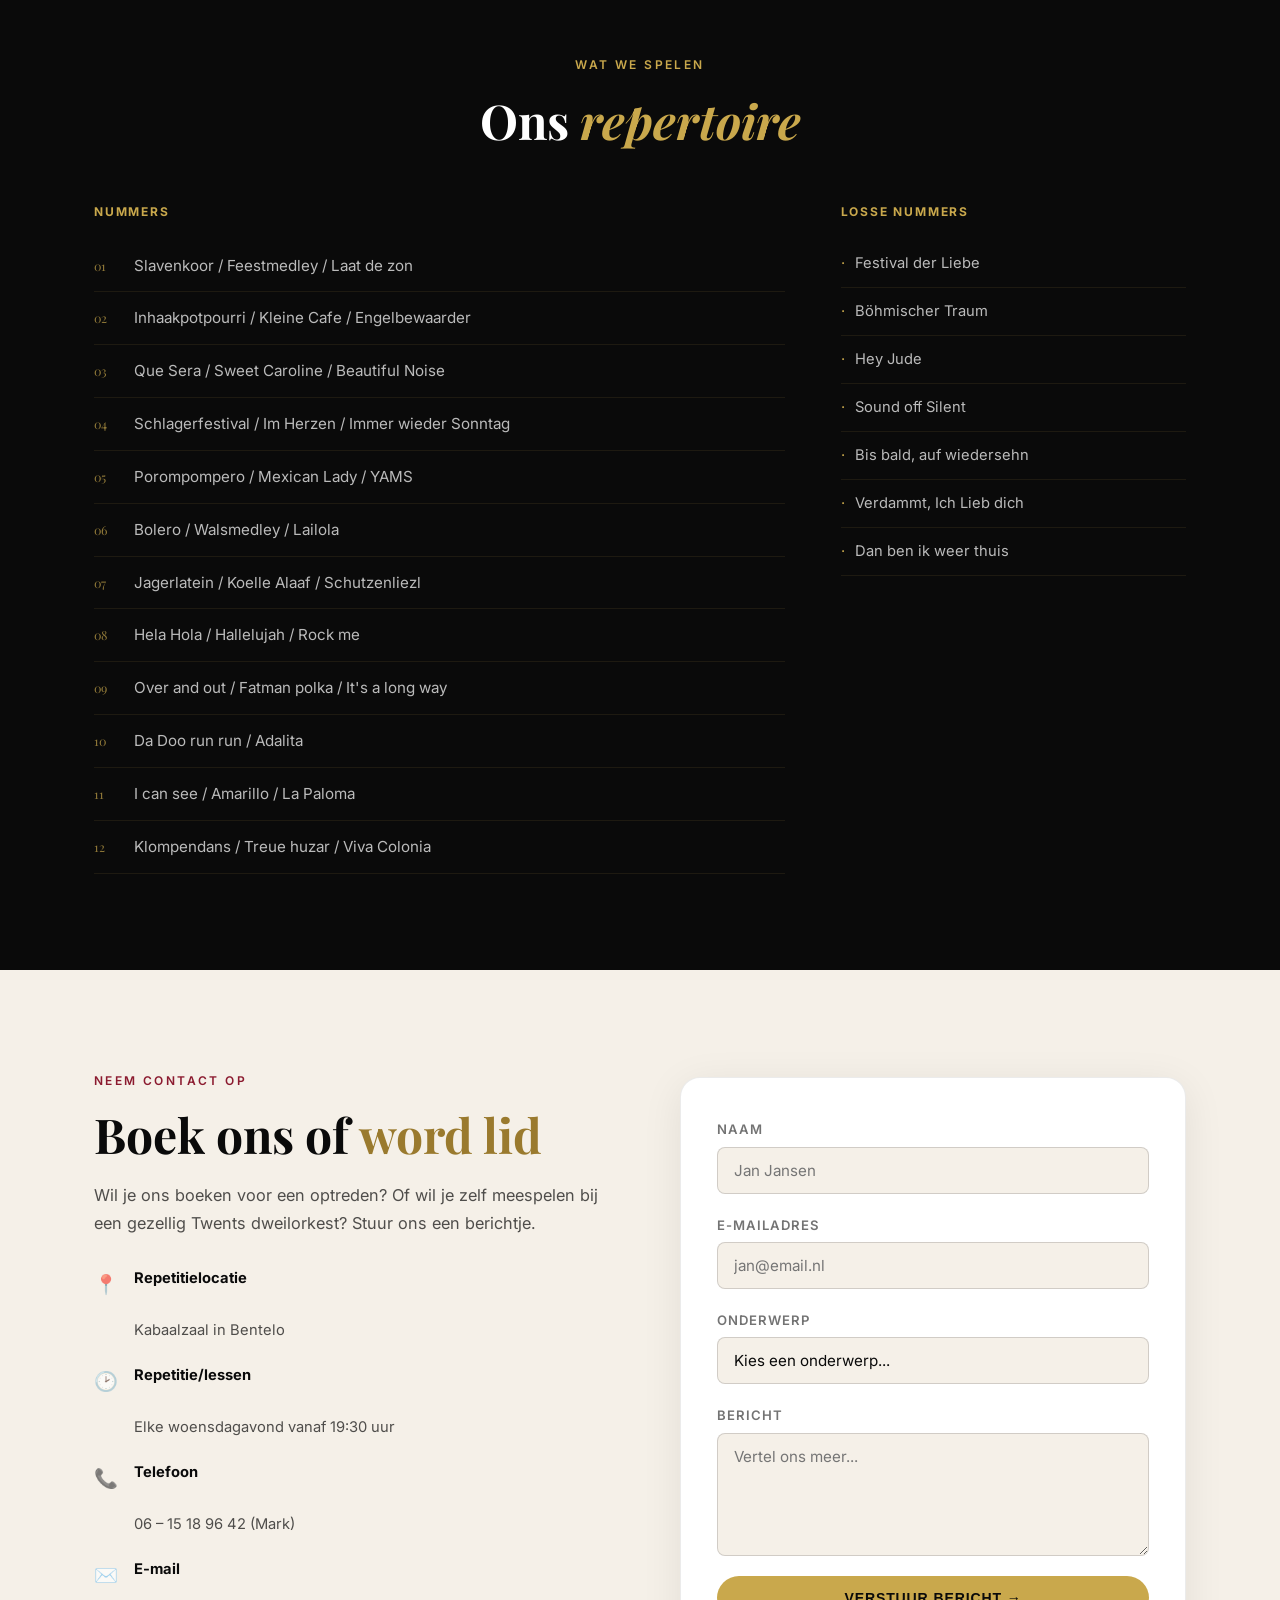
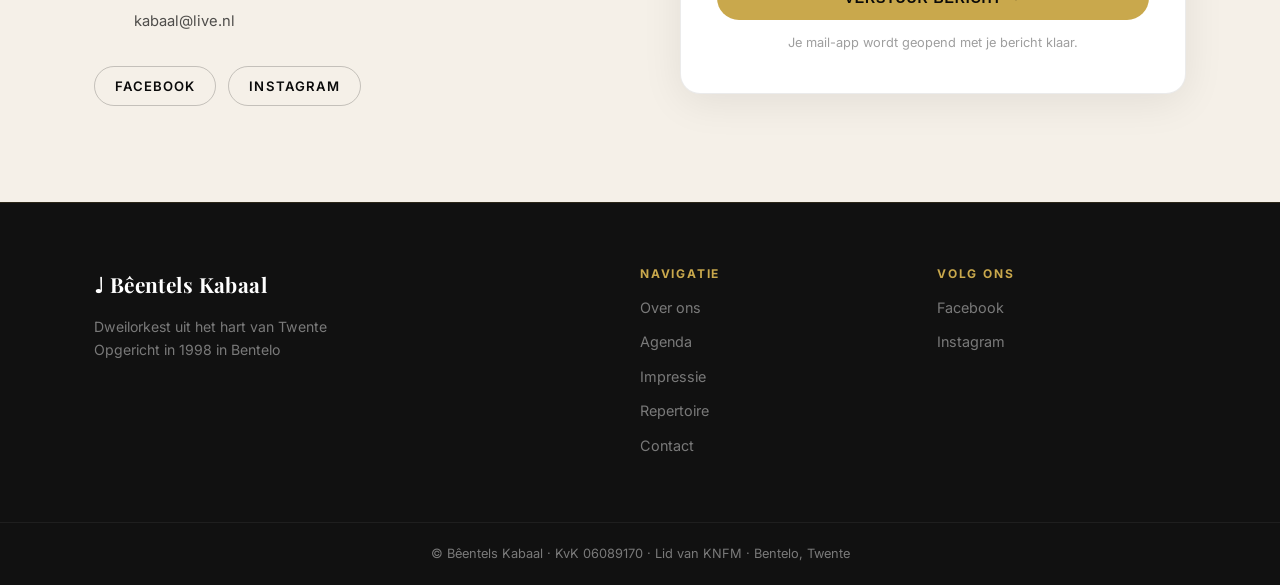
==== commit b42c7727: "Fix: telefoonnummer contactsectie bijgewerkt naar Mark Co-Authored-By: Claude Sonnet 4.6 <noreply@an" ====
--- a/index.html
+++ b/index.html
@@ -260,9 +260,8 @@
         </ul>
 
         <div class="social-row">
-          <a href="#" class="social-link">Facebook</a>
-          <a href="#" class="social-link">Instagram</a>
-          <a href="#" class="social-link">YouTube</a>
+          <a href="https://www.facebook.com/beentelskabaal1/" class="social-link" target="_blank" rel="noopener">Facebook</a>
+          <a href="https://www.instagram.com/beentelskabaal" class="social-link" target="_blank" rel="noopener">Instagram</a>
         </div>
       </div>
 
@@ -315,9 +314,8 @@
       </div>
       <div class="footer-links">
         <h5>Volg ons</h5>
-        <a href="#">Facebook</a>
-        <a href="#">Instagram</a>
-        <a href="#">YouTube</a>
+        <a href="https://www.facebook.com/beentelskabaal1/" target="_blank" rel="noopener">Facebook</a>
+        <a href="https://www.instagram.com/beentelskabaal" target="_blank" rel="noopener">Instagram</a>
       </div>
     </div>
     <div class="footer-bottom">
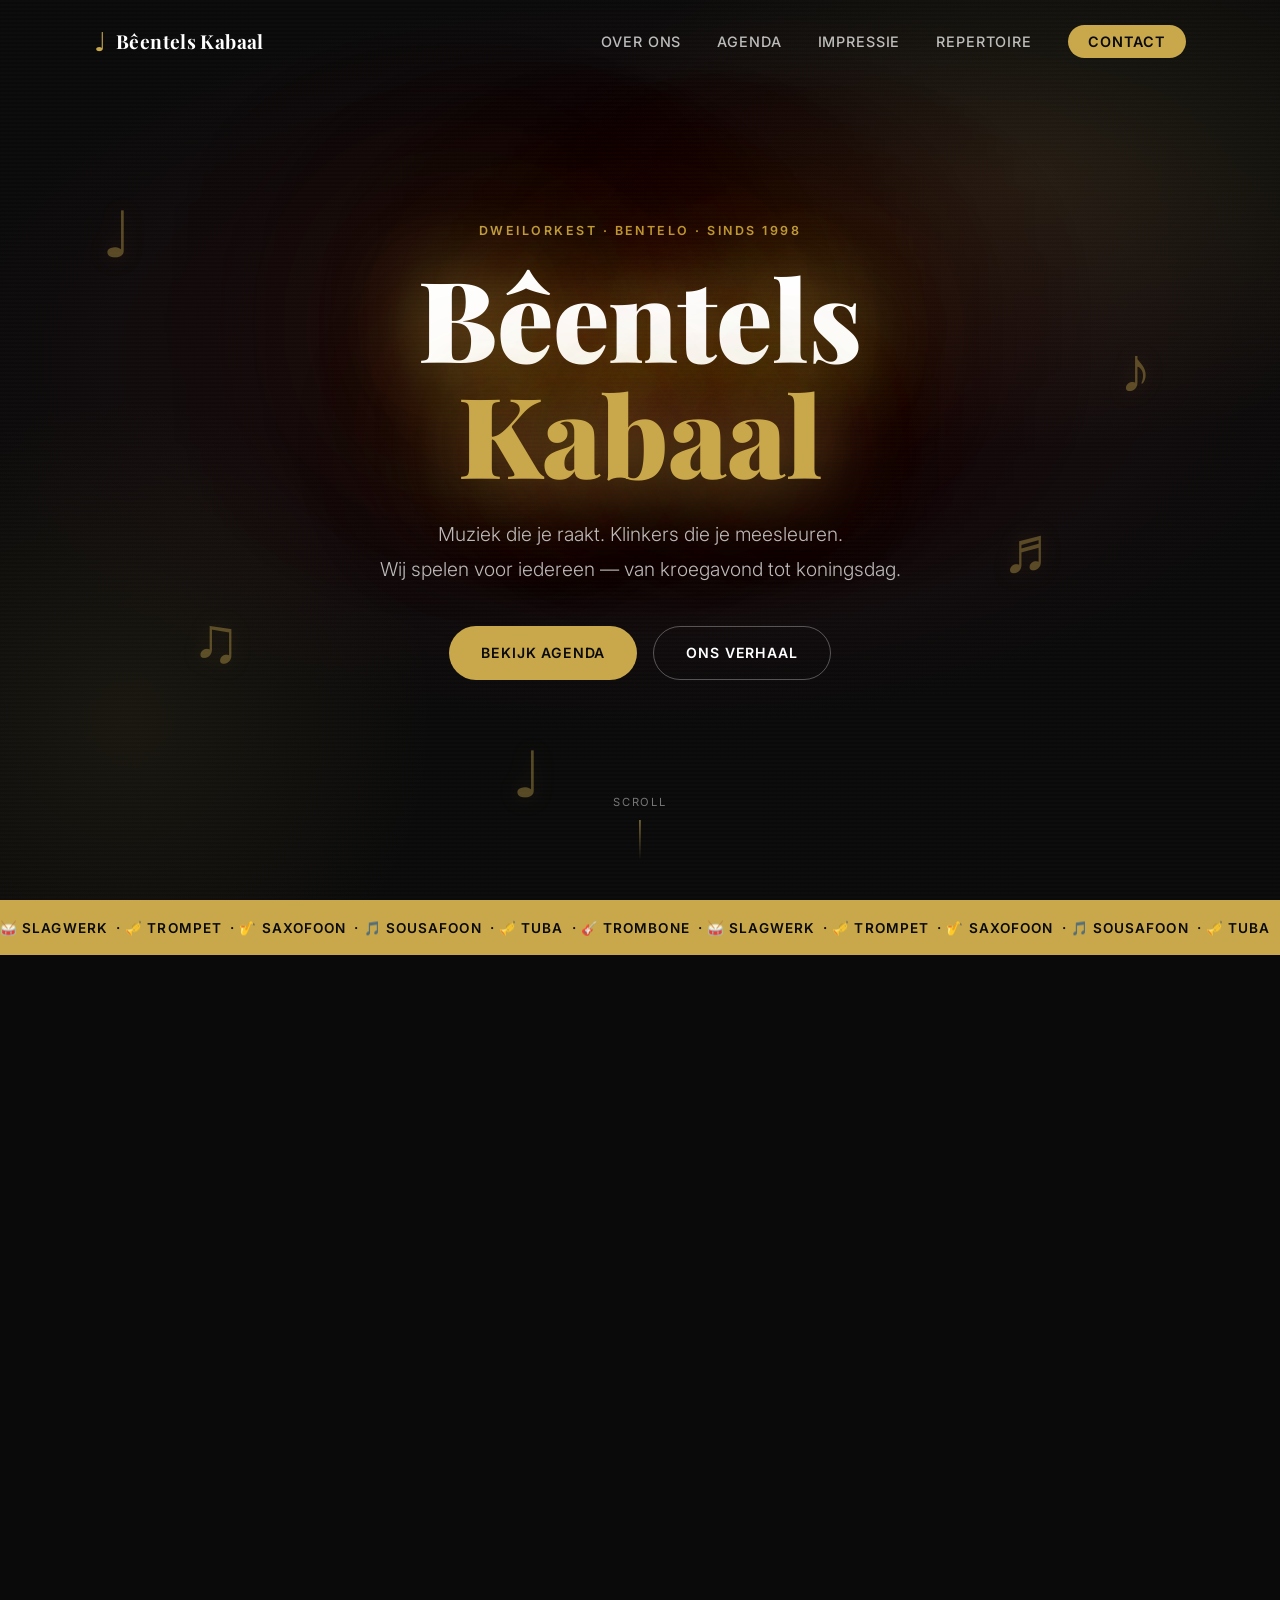
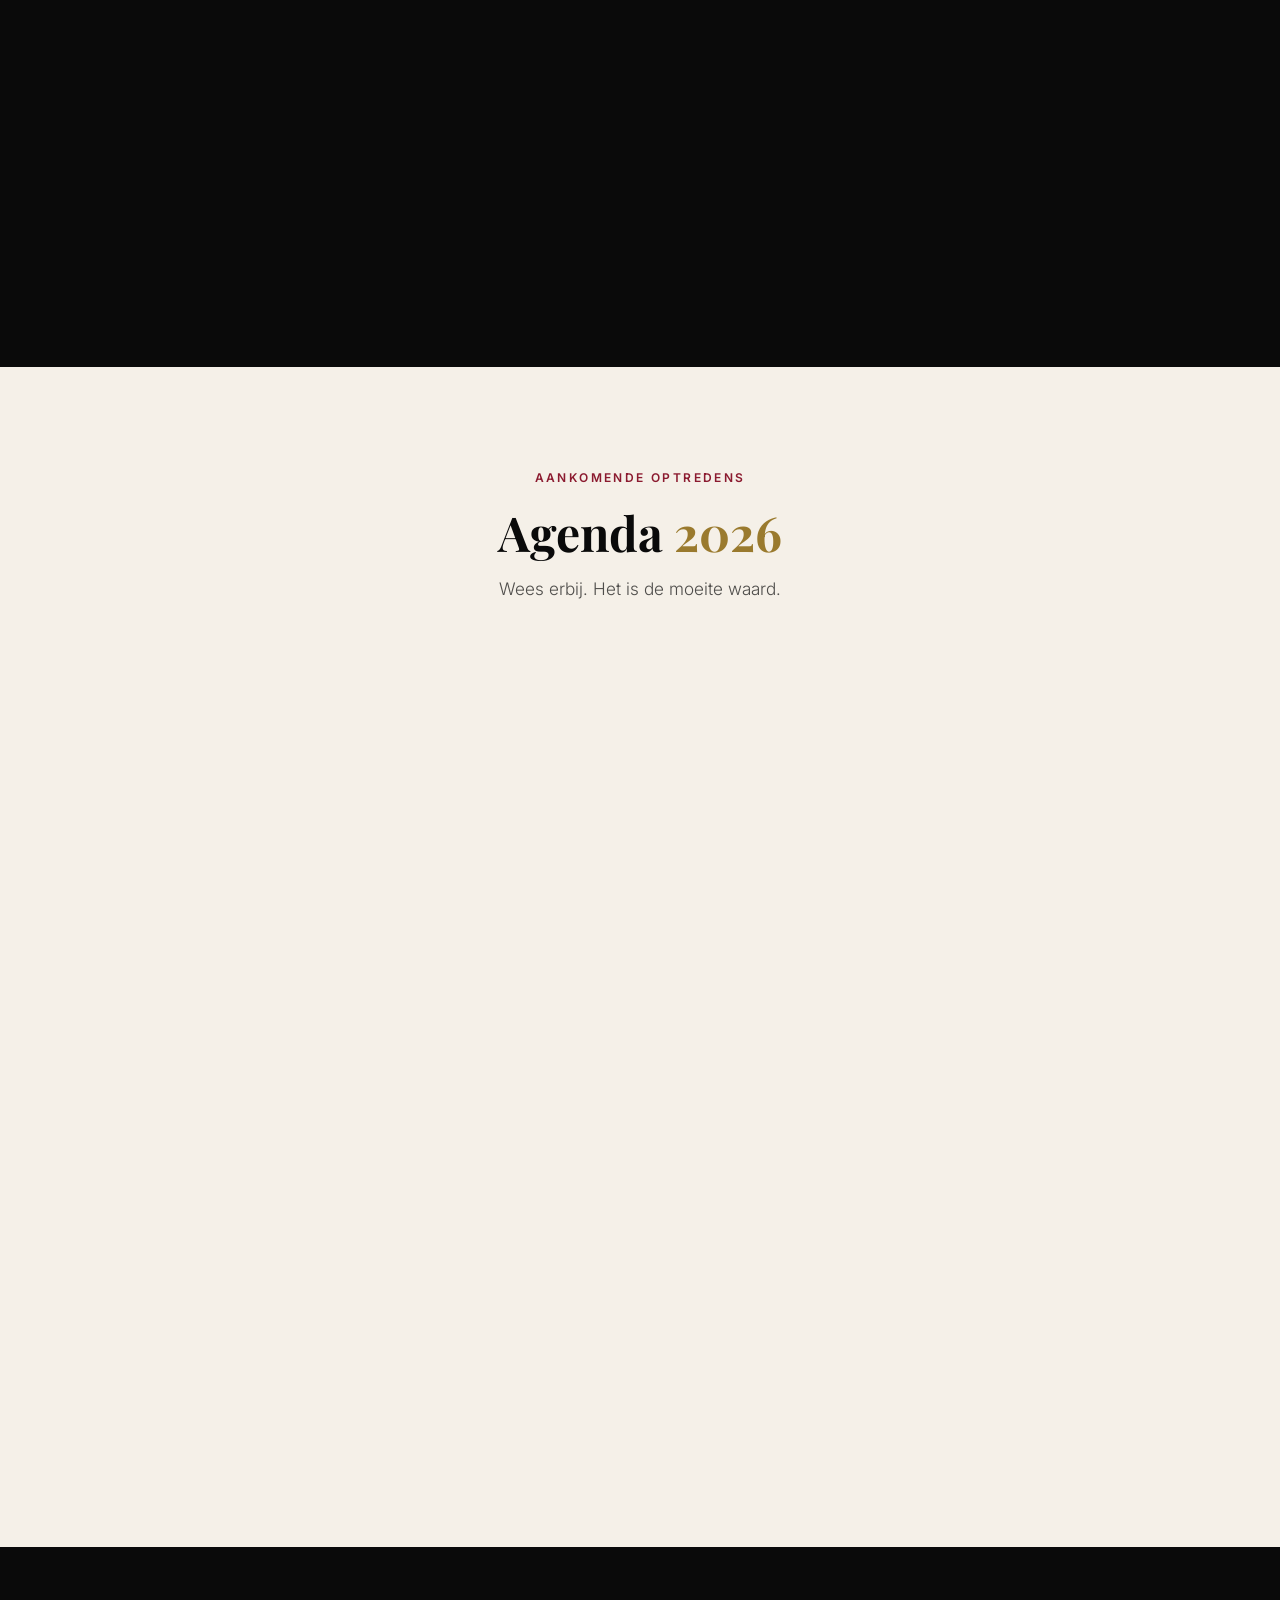
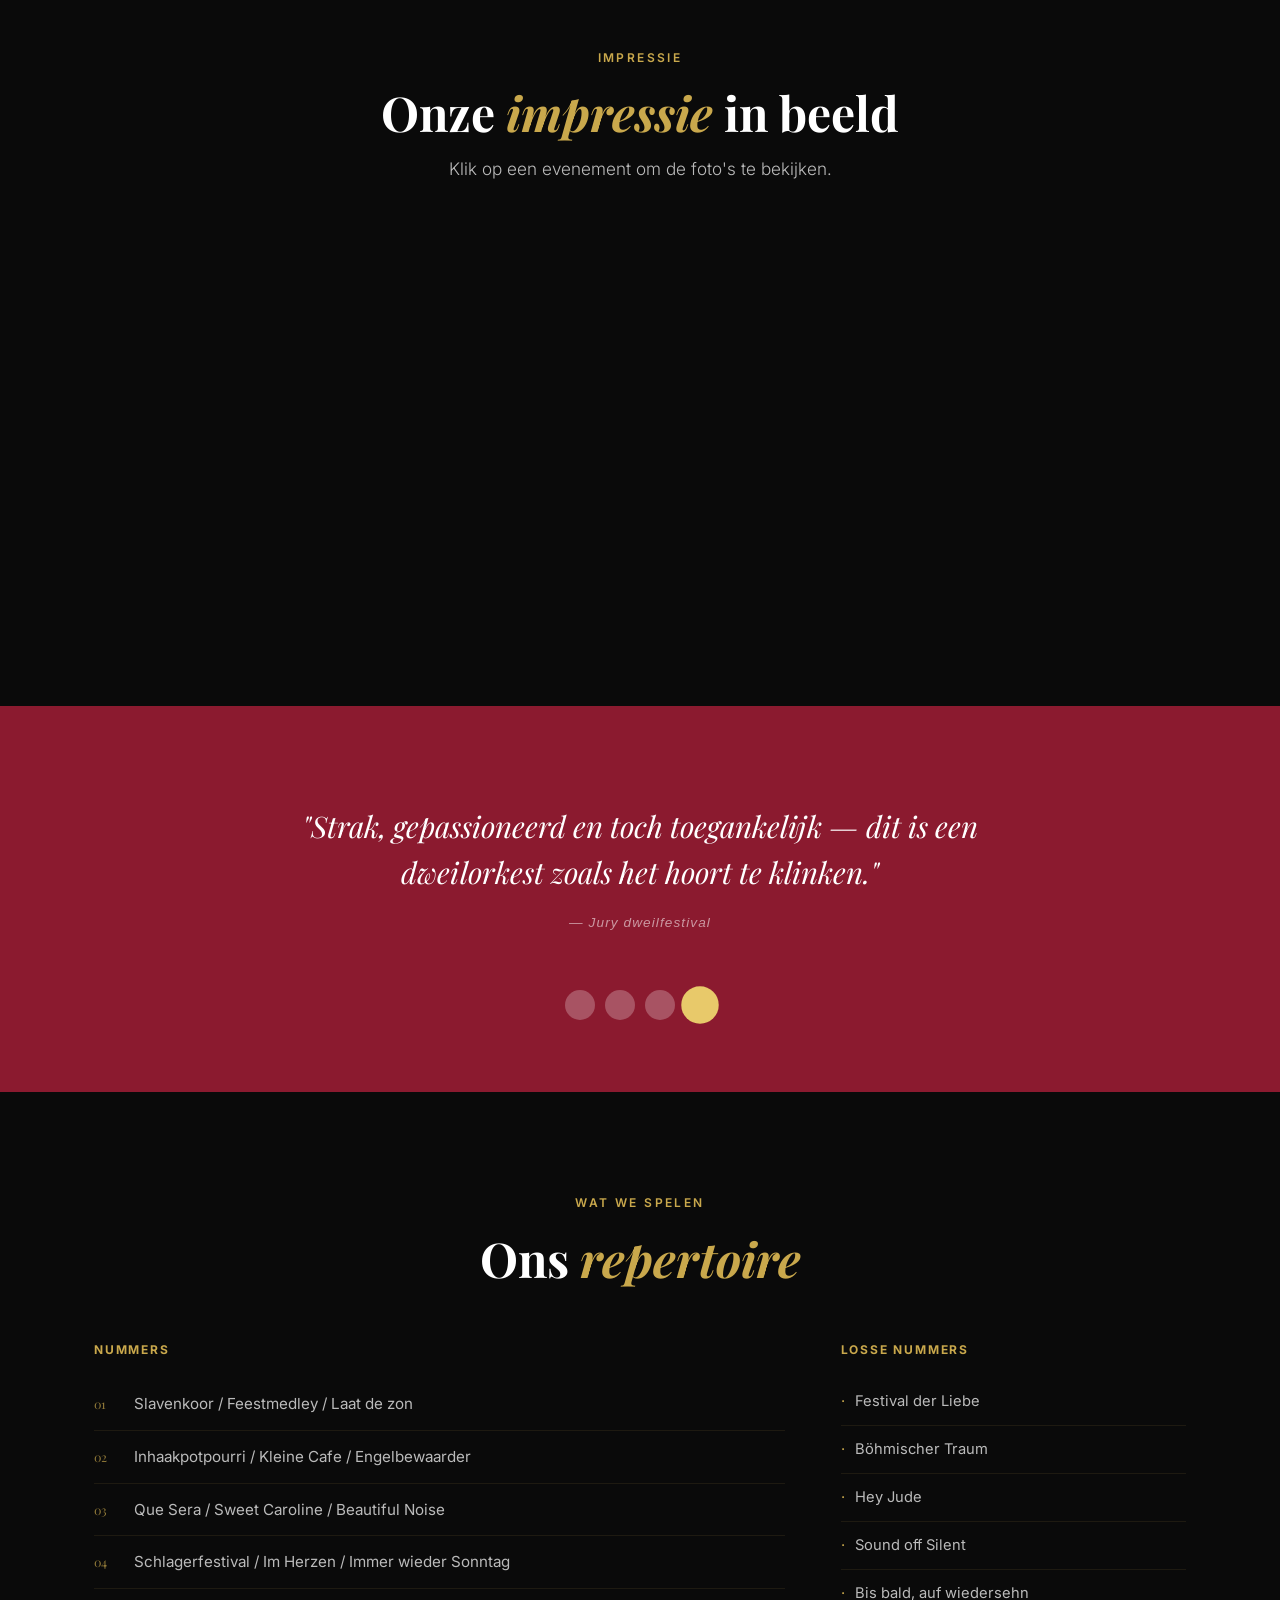
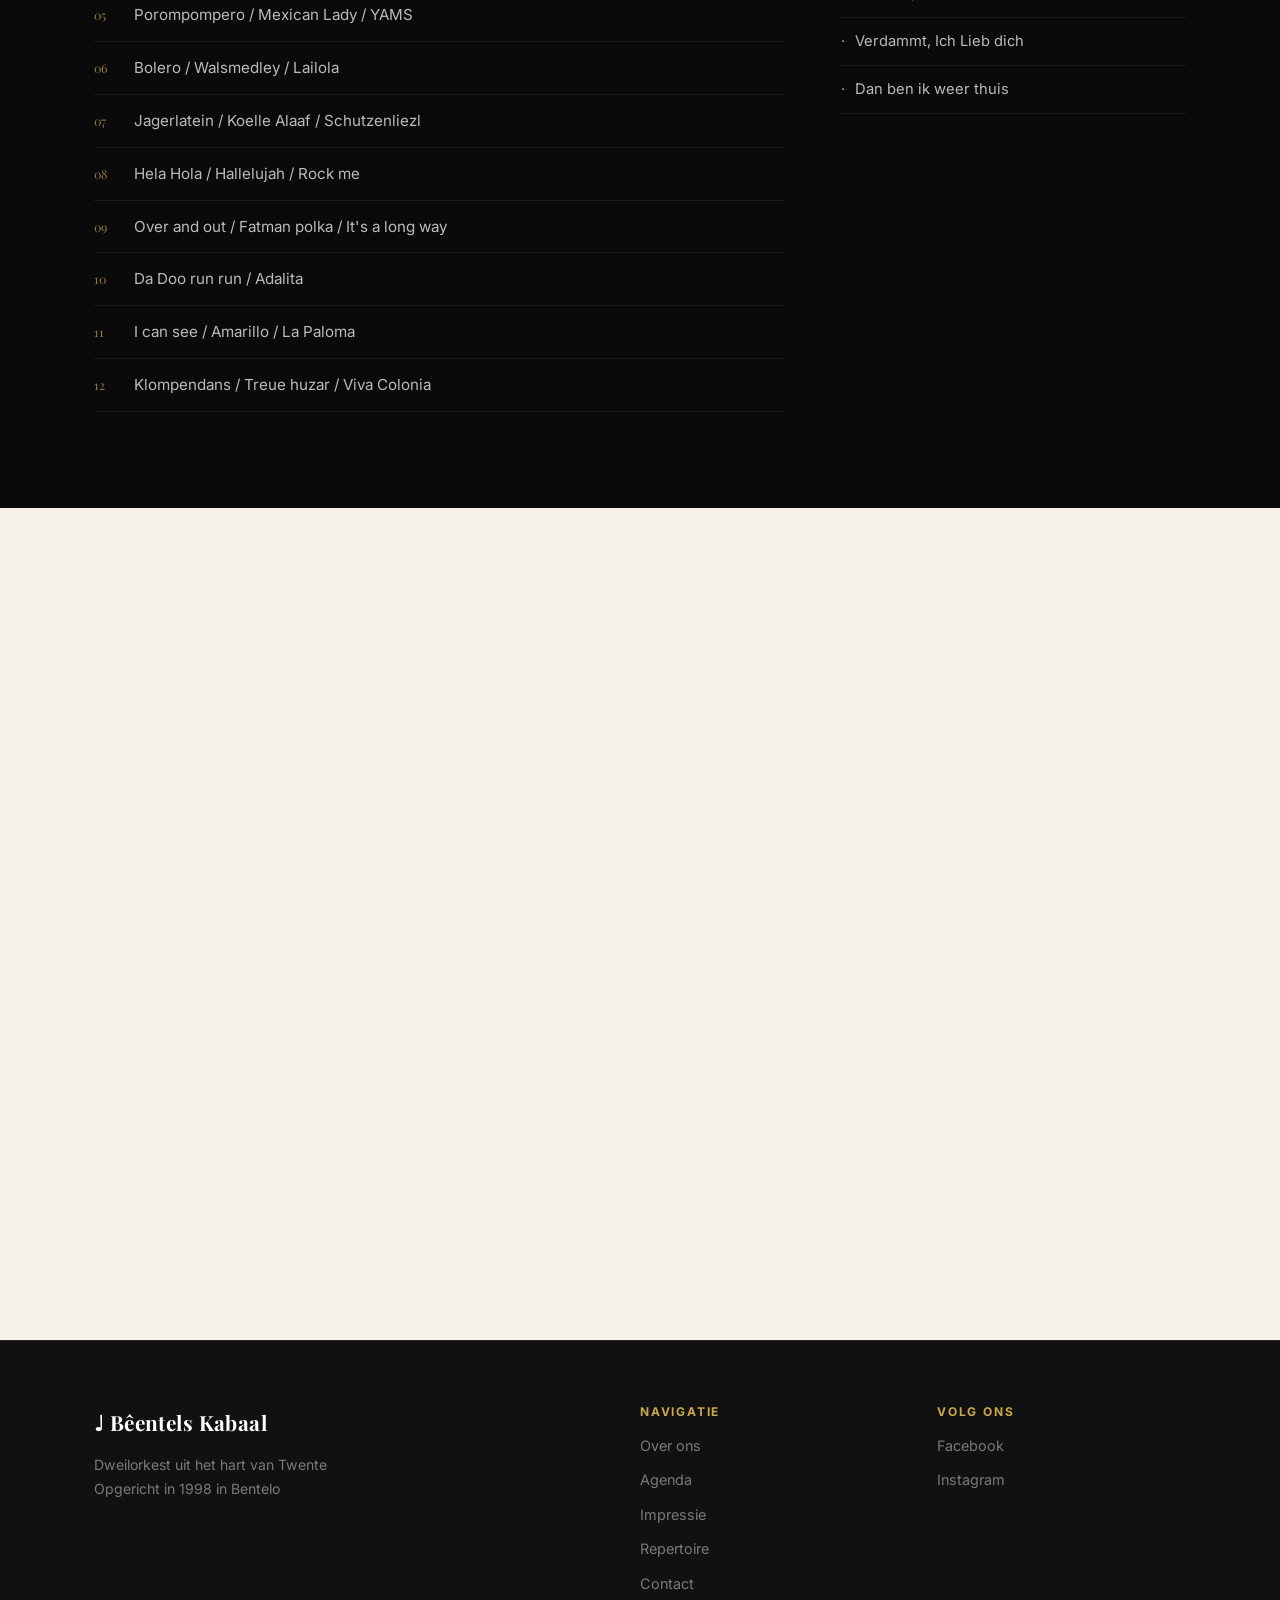
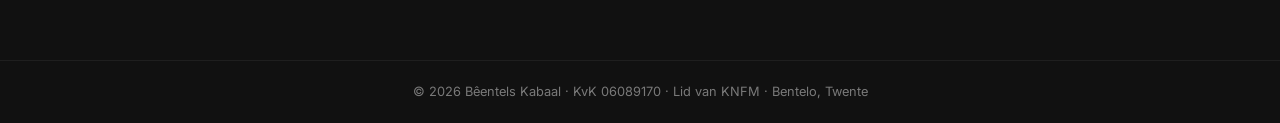
==== commit 6fdc8b68: "Add: repertoire beheerbaar via Decap CMS - content/repertoire.json: repertoiredata uit HTML gehaald " ====
--- a/index.html
+++ b/index.html
@@ -186,36 +186,8 @@
         <span class="eyebrow">Wat we spelen</span>
         <h2>Ons <em>repertoire</em></h2>
       </div>
-      <div class="repertoire-grid">
-        <div class="repertoire-block">
-          <h4>Nummers</h4>
-          <ol class="repertoire-list">
-            <li>Slavenkoor / Feestmedley / Laat de zon</li>
-            <li>Inhaakpotpourri / Kleine Cafe / Engelbewaarder</li>
-            <li>Que Sera / Sweet Caroline / Beautiful Noise</li>
-            <li>Schlagerfestival / Im Herzen / Immer wieder Sonntag</li>
-            <li>Porompompero / Mexican Lady / YAMS</li>
-            <li>Bolero / Walsmedley / Lailola</li>
-            <li>Jagerlatein / Koelle Alaaf / Schutzenliezl</li>
-            <li>Hela Hola / Hallelujah / Rock me</li>
-            <li>Over and out / Fatman polka / It's a long way</li>
-            <li>Da Doo run run / Adalita</li>
-            <li>I can see / Amarillo / La Paloma</li>
-            <li>Klompendans / Treue huzar / Viva Colonia</li>
-          </ol>
-        </div>
-        <div class="repertoire-block">
-          <h4>Losse nummers</h4>
-          <ul class="repertoire-los">
-            <li>Festival der Liebe</li>
-            <li>Böhmischer Traum</li>
-            <li>Hey Jude</li>
-            <li>Sound off Silent</li>
-            <li>Bis bald, auf wiedersehn</li>
-            <li>Verdammt, Ich Lieb dich</li>
-            <li>Dan ben ik weer thuis</li>
-          </ul>
-        </div>
+      <div class="repertoire-grid" id="repertoireGrid">
+        <p class="loading-tekst">Repertoire wordt geladen…</p>
       </div>
     </div>
   </section>
